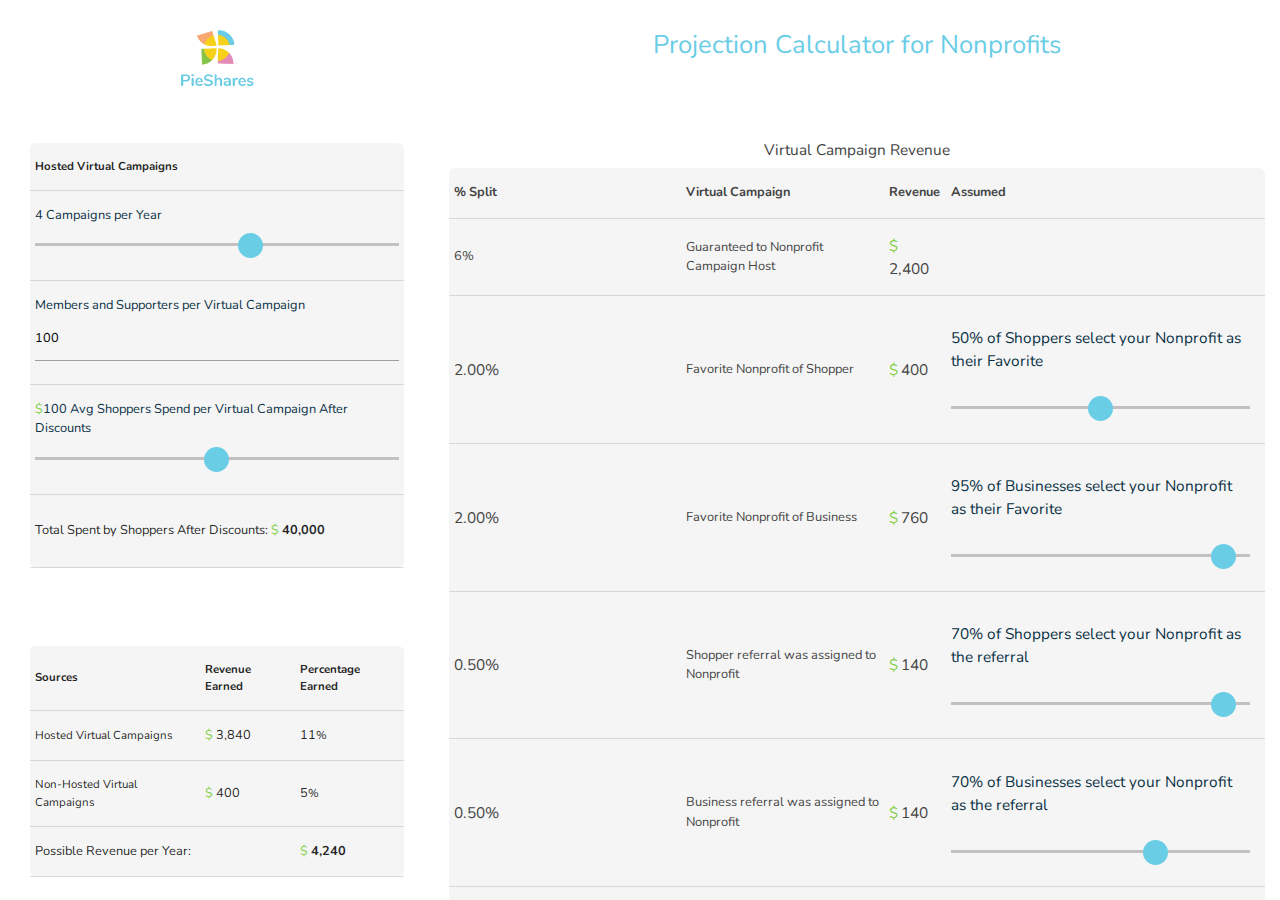
==== mobile.html @ a658da67 "Merge pull request #11 from asadbek064/beautifyDev" ====
<!DOCTYPE html>
<html lang="en">

<head>
    <meta charset="UTF-8">
    <meta name="viewport" content="width=device-width, initial-scale=1.0">
    <link rel="stylesheet" type="text/css" href="css/mainMobile.css" />

    <!--Import materialize.css-->
    <link type="text/css" rel="stylesheet" href="css/materialize.css" media="screen,projection" />

    <!--Let browser know website is optimized for mobile-->
    <meta name="viewport" content="width=device-width, initial-scale=1.0" />
    <script type="text/javascript" src="jquery-3.3.1.js"></script>
    <script src="js/main.js"></script>

    <!--Favicon-->
    <link rel="icon" href="/assets/favicon-16x16.png" sizes="16x16">
    <title>NonProfit Calculator</title>
</head>

<body onload="calculateAfterDiscounts(),mobileView()">



    <div class="sectionOne" id="sectionOne" role='navigation'>

        <div class="img_header">
            <img src="assets/pieshares_logo.png" width="120">

        </div>
        <div class="header">
            <div>
                <p id="calc_Title">Projection Calculator for Nonprofits</p>
            </div>
        </div>
        <div class="tableOne">
            <table class="highlight">

                <thead>
                    <tr>
                        <th>
                            Hosted Virtual Campaigns
                        </th>
                    </tr>
                </thead>
                <tr>
                    <td>

                        <label><span id="displayRangeOne">4</span>
                            Campaigns per Year</label>
                        <input type="range" min="1" max="6" value="4" class="slider" id="myRangeOne" />
                    </td>
                </tr>

                <tr>
                    <td>

                        <label>
                            Members and Supporters per Campaign
                        </label>
                        <input id="myRangeTwo" class="input-field" type="number" value="100" />
                    </td>
                </tr>

                <tr>
                    <td>

                        <label> <span style="color: #81cf44;">$</span><span id="displayRangeThree">100</span> Avg
                            Shoppers Spend per Virtual Campaign After
                            Discounts</label>
                        <input id="myRangeThree" type="range" min="0" max="100" value="100" class="slider" />
                    </td>
                </tr>
                <tr>
                    <td>
                        <div class="resultTotal">
                            <span style="font-size:medium; padding-right: 1em;">Total Spent by Shoppers After
                                Discounts: </span>
                            <p>

                                <span style="color: #81cf44;">$</span>
                                <span id="result"></span>
                            </p>
                        </div>
                    </td>

                </tr>



            </table>
        </div>


        <div class="holder" style=" visibility: hidden;">

            <span id="splitsT1R2"></span>%
            <span id="splitsT1R3"></span>%
            <span id="splitsT1R4"></span>%
            <span id="splitsT1R5"></span>%

            <span id="splitsT2R7"></span>%
            <span id="splitsT2R8"></span>%
            <span id="splitsT2R9"></span>%
            <span id="splitsT2R10"></span>%
            <span id="splitsT2R11"></span>%
        </div>

        <!-- Virtual Campaign Revenu Projection -->
        <div class="tableTwo">
            <table class="highlight">
                <caption>Virtual Campaign Revenue</caption>
                <thead>
                    <tr>
                        <th>
                            % Split
                        </th>
                        <th>
                            Virtual Campaign
                        </th>
                        <th>
                            Revenue
                        </th>
                        <th>
                            Assumed
                        </th>
                    </tr>
                </thead>
                <tbody>
                    <tr>
                        <td>6.00%</td>
                        <td>Guaranteed to Nonprofit Campaign Host</td>
                        <td>
                            <p>

                                <span style="color: #81cf44;">$</span>
                                <span id="resultSplit1"></span>
                            </p>
                        </td>
                        <td></td>
                        <td></td>
                    </tr>
                    <tr>
                        <td>

                            <span>2.00%</span>
                        </td>

                        <td> Favorite Nonprofit of Shopper</td>
                        <td>
                            <p>

                                <span style="color: #81cf44;">$</span>
                                <span id="resultSplit2"></span>
                            </p>
                        </td>
                        <td>
                            <label>
                                <p>
                                    
                                    <span id="displayRangeR2C1">50</span>% of
                                    Shoppers select your Nonprofit
                                    as their Favorite
                                </p>
                            </label>
                            <input type="range" min="0" max="100" value="50" step="5" class="slider" id="myRangeR2C1" />
                        <td></td>
                        </td>
                    </tr>
                    <tr>
                        <td>
                            <span>2.00%</span>
                        </td>

                        <td> Favorite Nonprofit of Business</td>
                        <td>
                            <span style="color: #81cf44;">$</span>
                            <span id="resultSplit3"></span>
                        </td>
                        <td>
                            <label>
                                <p>

                                    <span id="displayRangeR3C1">95</span>% of
                                    Businesses select your Nonprofit
                                    as their Favorite
                                </p>
                            </label>
                            <input type="range" min="0" max="100" value="95" step="5" class="slider" id="myRangeR3C1" />
                        </td>
                        <td></td>
                    </tr>
                    <tr>
                        <td>

                            <span>0.50%</span>
                        </td>
                        <td>
                            Shopper referral was assigned to Nonprofit
                        </td>
                        <td>
                            <p>

                                <span style="color: #81cf44;">$</span>
                                <span id="resultSplit4"></span>
                            </p>
                        </td>
                        <td>
                            <label>
                                <p>

                                    <span id="displayRangeR4C1">70</span>% of
                                    Shoppers select your Nonprofit
                                    as the referral
                                </p>
                            </label>
                            <input type="range" min="0" max="100" value="95" step="5" class="slider" id="myRangeR4C1" />
                        </td>
                    </tr>
                    <tr>
                        <td>

                            <span>0.50%</span>
                        </td>

                        <td>
                            Business referral was assigned to Nonprofit
                        </td>
                        <td>
                            <p>

                                <span style="color: #81cf44;">$</span>
                                <span id="resultSplit5"></span>
                            </p>
                        </td>
                        <td>
                            <label>

                                <span id="displayRangeR5C1">70</span>% of
                                Businesses select your Nonprofit
                                as the referral
                            </label>
                            <input type="range" min="0" max="100" value="70" step="5" class="slider" id="myRangeR5C1" />
                        </td>

                    </tr>
                    <tr>
                        <td>
                            Possible Revenue per Year from Campaigns: <span>11%</span>
                        </td>
                        <td>
                            <div class="resultTotal">
                                <p>
                                    <span style="color: #81cf44;">$</span>
                                    <span id="resultRevenue"></span>
                                </p>
                            </div>
                        </td>
                        <td></td>
                        <td></td>
                        <td></td>
                    </tr>
                </tbody>
            </table>
        </div>





        <!-- =======Revenue: Non-Hosted Virtual Campaigns Projection================================ -->

        <div class="tableThree">
            <table class="highlight">
                <caption>Non-Hosted Virtual Campaigns</caption>
                <thead>
                    <tr>
                        <th>
                            % Split
                        </th>
                        <th>
                            Virtual Campaign
                        </th>
                        <th>
                            Revenue Received
                        </th>
                        <th>
                            Assumed
                        </th>
                        <th>

                        </th>
                    </tr>
                </thead>
                <tr>

                    <td>
                        <span>2.00%</span>
                    </td>

                    <td>Favorite Nonprofit of Shopper</td>
                    <td>
                        <p>

                            <span style="color: #81cf44;">$</span>
                            <span id="resultSplitNone1"></span>
                        </p>
                    </td>
                    <td>
                        <label>
                            <p>

                                <span id="displayRangeNoneR2C1">10</span>% of your
                                Shoppers spending in other Virtual Campaigns.
                            </p>
                        </label>
                        <input type="range" min="0" max="100" value="10" step="5" class="slider" id="myRangeNoneR2C1" />
                    </td>
                    <td>

                    </td>
                </tr>

                <tr>

                    <td>
                        <span>2.00%</span>
                    </td>

                    <td>Favorite Nonprofit of Business</td>
                    <td>
                        <p>

                            <span style="color: #81cf44;">$</span>
                            <span id="resultSplitNone2"></span>
                        </p>
                    </td>
                    <td>
                        <label>
                            <p>

                                <span id="displayRangeNoneR3C1">5</span>% of your
                                Businesses selling in other Virtual Campaigns.
                            </p>
                        </label>
                        <input type="range" min="0" max="100" value="5" step="5" class="slider" id="myRangeNoneR3C1" />
                    </td>
                    <td></td>
                </tr>
                <tr>
                    <td>
                        <span>0.50%</span>
                    </td>

                    <td>
                        Shopper referral was assigned to Nonprofit
                    </td>
                    <td>
                        <p>

                            <span style="color: #81cf44;">$</span>
                            <span id="resultSplitNone3"></span>
                        </p>
                    </td>
                    <td>
                        <label>

                            <span id="displayRangeNoneR4C1">70</span>% of
                            Shoppers select your Nonprofit as
                            the referral
                        </label>
                        <input type="range" min="0" max="100" value="70" step="5" class="slider" id="myRangeNoneR4C1" />
                    </td>
                </tr>
                <tr>
                    <td>
                        <span>0.50%</span>
                    </td>

                    <td>
                        Business referral was assigned to Nonprofit
                    </td>
                    <td>
                        <p>

                            <span style="color: #81cf44;">$</span>
                            <span id="resultSplitNone4"></span>
                        </p>
                    </td>
                    <td>
                        <label>

                            <span id="displayRangeNoneR5C1">70</span>% of
                            Businesses select your Nonprofit as
                            the referral
                        </label>

                        <input type="range" min="0" max="100" value="70" step="5" class="slider" id="myRangeNoneR5C1" />
                    </td>
                </tr>
                <tr>

                    <td>
                        <span>0.50%</span>
                    </td>

                    <td>
                        Nonprofit referral was assigned to Nonprofit
                    </td>
                    <td>
                        <p>

                            <span style="color: #81cf44;">$</span>
                            <span id="resultSplitNone5"></span>
                        </p>
                    </td>
                    <td>
                        <label>

                            <span id="displayRangeNoneR6C1">0</span>% of the
                            Nonprofits hosting Virtual Campaigns select your
                            Nonprofit as the referral
                        </label>
                        <input type="range" min="0" max="100" value="0" step="5" class="slider" id="myRangeNoneR6C1" />
                    </td>
                    <td></td>



                </tr>

                <tr>

                    <td>Possible Revenue per Year from Non-Hosted Campaigns:
                        <span>5.50</span>%
                    </td>
                    <td>
                        <div class="resultTotal">
                            <p>

                                <span style="color: #81cf44;">$</span>
                                <span id="resultRevenueNone"></span>
                            </p>
                        </div>
                    </td>



                </tr>
            </table>
        </div>

        <div class="tableFour">
            <table class="highlight">
                <caption>Total Revenue</caption>
                <thead>
                    <tr>
                        <th>
                            Sources
                        </th>
                        <th>
                            Received
                        </th>
                        <th>
                            Percentage Earned
                        </th>
                    </tr>
                </thead>
                <tbody>
                    <tr>
                        <td>
                            Hosted Virtual Campaigns
                        </td>
                        <td>
                            <p>

                                <span style="color: #81cf44;">$</span>
                                <span id="resultRevenueTotal"></span>
                            </p>
                        </td>
                        <!-- detailed view of percentages-->
                        <td>
                            <span id="splitsT1R6"></span>%
                        </td>
                    </tr>
                    <tr>
                        <td>
                            Non-Hosted Virtual Campaigns
                        </td>
                        <td>
                            <p>

                                <span style="color: #81cf44;">$</span>
                                <span id="resultRevenueNoneTotal"></span>
                            </p>
                        </td>
                        <td>
                            <span id="splitsT2R12"></span>%
                        </td>
                    </tr>

                </tbody>
            </table>


        </div>

    </div>

    <div class="footerTotal">
        <table>
            <tr>
                <td>
                    <span style="font-size:4vw;"> Possible Total Revenue per Year: </span>
                </td>
                <td>
                </td>
                <td>
                    <div class="resultTotal">
                        <p>

                            <span style="color: #2e2e2e;">$</span>
                            <span id="total"></span>
                        </p>
                    </div>
                </td>

            </tr>
        </table>

    </div>

</body>


<script>

    // on change both sliders update state and print current val also update total
    var sliderOne = document.getElementById("myRangeOne");
    var outputOne = document.getElementById("displayRangeOne");

    var sliderTwo = document.getElementById("myRangeTwo");

    var sliderThree = document.getElementById("myRangeThree");
    var outputThree = document.getElementById("displayRangeThree");

    var numShopper;

    sliderOne.oninput = function () {
        outputOne.innerHTML = this.value;
        calculateAfterDiscounts();
    };
    sliderTwo.oninput = function () {
        calculateAfterDiscounts();
    };
    sliderThree.oninput = function () {
        outputThree.innerHTML = this.value;
        calculateAfterDiscounts();
    };

    // updateTotal on change
    var outputFour = document.getElementById("result");
    var outputFourVal;

    function calculateAfterDiscounts() {
        var numVirutalCampaignsYr = Number(
            document.getElementById("displayRangeOne").innerText
        );
        var numShoppersPerCampaign = Number(
            document.getElementById("myRangeTwo").value
        );
        var aveShopperSpend = Number(
            document.getElementById("displayRangeThree").innerHTML
        );

        var total =
            numVirutalCampaignsYr * numShoppersPerCampaign * aveShopperSpend;

        outputFourVal = total;
        outputFour.innerText = numberWithCommas(total);
        calculateRevenue();
    }

    // Hosted Virtual Campaigns ===================================
    /* sorry for lazy code it was 2am*/
    // get result div
    var resultSplit1 = document.getElementById("resultSplit1");
    var resultSplit2 = document.getElementById("resultSplit2");
    var resultSplit3 = document.getElementById("resultSplit3");
    var resultSplit4 = document.getElementById("resultSplit4");
    var resultSplit5 = document.getElementById("resultSplit5");

    // get range val
    var sliderR2C1 = document.getElementById("myRangeR2C1");
    var sliderR3C1 = document.getElementById("myRangeR3C1");
    var sliderR4C1 = document.getElementById("myRangeR4C1");

    var sliderR5C1 = document.getElementById("myRangeR5C1");


    // get display div
    var outputR2C1 = document.getElementById("displayRangeR2C1");
    var outputR3C1 = document.getElementById("displayRangeR3C1");
    var outputR4C1 = document.getElementById("displayRangeR4C1");

    var outputR5C1 = document.getElementById("displayRangeR5C1");


    // on change sliders update Revenue
    sliderR2C1.oninput = function () {
        outputR2C1.innerHTML = this.value;
        calculateRevenue();
    };
    sliderR3C1.oninput = function () {
        outputR3C1.innerHTML = this.value;
        calculateRevenue();
    };
    sliderR4C1.oninput = function () {
        outputR4C1.innerHTML = this.value;
        calculateRevenue();
    };

    sliderR5C1.oninput = function () {
        outputR5C1.innerHTML = this.value;
        calculateRevenue();
    };


    var sliderR2toR5Total;

    function calculateRevenue() {
        // get vals for calculations
        var valR2C1 = Number(
            document.getElementById("displayRangeR2C1").innerText
        );
        var valR3C1 = Number(
            document.getElementById("displayRangeR3C1").innerText
        );
        var valR4C1 = Number(
            document.getElementById("displayRangeR4C1").innerText
        );

        var valR5C1 = Number(
            document.getElementById("displayRangeR5C1").innerText
        );

        // get vals for splits calculations 
        var Split2 = document.getElementById("splitsT1R2")
        var Split3 = document.getElementById("splitsT1R3")
        var Split4 = document.getElementById("splitsT1R4")
        var Split5 = document.getElementById("splitsT1R5")
        var Split6 = document.getElementById("splitsT1R6")

        var s2, s3, s4, s5;


        if (Number(valR2C1) == 0) { Split2.innerText = 0.00; s2 = 0; } else { Split2.innerText = 2.00; s2 = 2.00; }
        if (Number(valR3C1) == 0) { Split3.innerText = 0.00; s3 = 0; } else { Split3.innerText = 2.00; s3 = 2.00; }
        if (Number(valR4C1) == 0) { Split4.innerText = 0.00; s4 = 0; } else { Split4.innerText = 0.50; s4 = 0.50; }
        if (Number(valR5C1) == 0) { Split5.innerText = 0.00; s5 = 0; } else { Split5.innerText = 0.50; s5 = 0.50; }

        Split6.innerText = (
            6 +
            s2 +
            s3 +
            s4 +
            s5);


        // calculate 6% Guaranteed to Nonprofit Campaign Host
        resultSplit1.innerText = Math.ceil(0.06 * Number(outputFourVal));

        // calcualte 2% If FavoriMath.round(t Nonprofit of Shopper
        resultSplit2.innerText = Math.ceil(
            0.02 * Number(outputFourVal) * (Number(valR2C1) / 100)
        );

        // calculate 2% if Favorite Nonprofit of Business
        resultSplit3.innerText = Math.ceil(
            0.02 * Number(outputFourVal) * (Number(valR3C1) / 100)
        );

        // calculate 0.05% If shopper referral was assigned to Nonprofit
        resultSplit4.innerText = Math.ceil(
            0.005 *
            Number(outputFourVal) *
            (Number(valR4C1) / 100)

        );

        // calculate 0.05% if Business referral was assigned to Nonprofit
        resultSplit5.innerText = Math.ceil(
            0.005 *
            Number(outputFourVal) *
            (Number(valR5C1) / 100)
        );

        // store total
        sliderR2toR5Total =
            Number(resultSplit1.innerText) +
            Number(resultSplit2.innerText) +
            Number(resultSplit3.innerText) +
            Number(resultSplit4.innerText) +
            Number(resultSplit5.innerText);

        resultSplit1.innerText = numberWithCommas(resultSplit1.innerText);
        resultSplit2.innerText = numberWithCommas(resultSplit2.innerText);
        resultSplit3.innerText = numberWithCommas(resultSplit3.innerText);
        resultSplit4.innerText = numberWithCommas(resultSplit4.innerText);
        resultSplit5.innerText = numberWithCommas(resultSplit5.innerText);

        // calculate Possible Revenue Received per Year from Campaigns
        document.getElementById("resultRevenue").innerText = numberWithCommas(
            sliderR2toR5Total
        );

        calculateRevenueNone();
    }

    // None-Hosted Vals
    // get result div
    var resultSplitNone1 = document.getElementById("resultSplitNone1");
    var resultSplitNone2 = document.getElementById("resultSplitNone2");
    var resultSplitNone3 = document.getElementById("resultSplitNone3");
    var resultSplitNone4 = document.getElementById("resultSplitNone4");
    var resultSplitNone5 = document.getElementById("resultSplitNone5");

    // get range val
    var sliderNoneR2C1 = document.getElementById("myRangeNoneR2C1");
    var sliderNoneR3C1 = document.getElementById("myRangeNoneR3C1");
    var sliderNoneR4C1 = document.getElementById("myRangeNoneR4C1");

    var sliderNoneR5C1 = document.getElementById("myRangeNoneR5C1");

    var sliderNoneR6C1 = document.getElementById("myRangeNoneR6C1");

    // get display div
    var outputNoneR2C1 = document.getElementById("displayRangeNoneR2C1");
    var outputNoneR3C1 = document.getElementById("displayRangeNoneR3C1");
    var outputNoneR4C1 = document.getElementById("displayRangeNoneR4C1");

    var outputNoneR5C1 = document.getElementById("displayRangeNoneR5C1");

    var outputNoneR6C1 = document.getElementById("displayRangeNoneR6C1");

    // on change sliders update Revenue
    sliderNoneR2C1.oninput = function () {
        outputNoneR2C1.innerHTML = this.value;
        calculateRevenueNone();
    };
    sliderNoneR3C1.oninput = function () {
        outputNoneR3C1.innerHTML = this.value;
        calculateRevenueNone();
    };
    sliderNoneR4C1.oninput = function () {
        outputNoneR4C1.innerHTML = this.value;
        calculateRevenueNone();
    };

    sliderNoneR5C1.oninput = function () {
        outputNoneR5C1.innerHTML = this.value;
        calculateRevenueNone();
    };
    sliderNoneR6C1.oninput = function () {
        outputNoneR6C1.innerHTML = this.value;
        calculateRevenueNone();
    };

    var sliderNoneR2toR5Total;
    // Revenue: Non-Hosted Virtual Campaigns ===================================
    function calculateRevenueNone() {
        // get vals for calculations
        var valNoneR2C1 = Number(
            document.getElementById("displayRangeNoneR2C1").innerText
        );
        var valNoneR3C1 = Number(
            document.getElementById("displayRangeNoneR3C1").innerText
        );
        var valNoneR4C1 = Number(
            document.getElementById("displayRangeNoneR4C1").innerText
        );

        var valNoneR5C1 = Number(
            document.getElementById("displayRangeNoneR5C1").innerText
        );

        var valNoneR6C1 = Number(
            document.getElementById("displayRangeNoneR6C1").innerText
        );



        // get vals for splits calculations 
        var Split7 = document.getElementById("splitsT2R7")
        var Split8 = document.getElementById("splitsT2R8")
        var Split9 = document.getElementById("splitsT2R9")
        var Split10 = document.getElementById("splitsT2R10")
        var Split11 = document.getElementById("splitsT2R11")
        var Split12 = document.getElementById("splitsT2R12")

        var s7, s8, s9, s10, s11;

        if (Number(valNoneR2C1) == 0) { Split7.innerText = 0.00; s7 = 0; } else { Split7.innerText = 2.00; s7 = 2.00; }
        if (Number(valNoneR3C1) == 0) { Split8.innerText = 0.00; s8 = 0; } else { Split8.innerText = 2.00; s8 = 2.00; }
        if (Number(valNoneR4C1) == 0) { Split9.innerText = 0.00; s9 = 0; } else { Split9.innerText = 0.50; s9 = 0.50; }
        if (Number(valNoneR5C1) == 0) { Split10.innerText = 0.00; s10 = 0; } else { Split10.innerText = 0.50; s10 = 0.50; }
        if (Number(valNoneR6C1) == 0) { Split11.innerText = 0.00; s11 = 0; } else { Split11.innerText = 0.50; s11 = 0.50; }


        Split12.innerText = (s7 + s8 + s9 + s10 + s11);

        resultSplitNone1.innerText = Math.ceil(
            0.02 * Number(outputFourVal) * (valNoneR2C1 / 100)
        );
        resultSplitNone2.innerText = Math.ceil(
            0.02 * Number(outputFourVal) * (valNoneR3C1 / 100)
        );
        resultSplitNone3.innerText = Math.ceil(
            0.005 *
            Number(outputFourVal) *
            (valNoneR4C1 / 100)
        );
        resultSplitNone4.innerText = Math.ceil(
            0.005 * Number(outputFourVal) *
            (valNoneR5C1 / 100)
        );
        resultSplitNone5.innerText = Math.ceil(
            0.005 * Number(outputFourVal) *
            (valNoneR6C1 / 100)
        );

        // store total
        sliderR2toR5NoneTotal =
            Number(resultSplitNone1.innerText) +
            Number(resultSplitNone2.innerText) +
            Number(resultSplitNone3.innerText) +
            Number(resultSplitNone4.innerText) +
            Number(resultSplitNone5.innerText);

        resultSplitNone1.innerText = numberWithCommas(
            resultSplitNone1.innerText
        );
        resultSplitNone2.innerText = numberWithCommas(
            resultSplitNone2.innerText
        );
        resultSplitNone3.innerText = numberWithCommas(
            resultSplitNone3.innerText
        );
        resultSplitNone4.innerText = numberWithCommas(
            resultSplitNone4.innerText
        );
        resultSplitNone5.innerText = numberWithCommas(
            resultSplitNone5.innerText
        );

        // calculate Possible Revenue Received per Year from Campaigns
        document.getElementById(
            "resultRevenueNone"
        ).innerText = numberWithCommas(sliderR2toR5NoneTotal);

        //Revenue: Total Annual Projection
        document.getElementById(
            "resultRevenueTotal"
        ).innerText = numberWithCommas(sliderR2toR5Total);
        document.getElementById(
            "resultRevenueNoneTotal"
        ).innerText = numberWithCommas(sliderR2toR5NoneTotal);
        document.getElementById("total").innerText = numberWithCommas(
            sliderR2toR5Total + sliderR2toR5NoneTotal
        );
    }
    // add comma to number
    function numberWithCommas(x) {
        return x.toString().replace(/\B(?=(\d{3})+(?!\d))/g, ",");
    }
    // detect mobile phone
    function mobileView() {
        if (
            typeof window.orientation !== "undefined" ||
            navigator.userAgent.indexOf("IEMobile") !== -1
        ) {
            console.log("mobile");
            // is a mobile

        } else {
            // not mobile
            console.log("not mobile");
            document.location = "index.html";
        }
    }
</script>

<script type="text/javascript" src="js/materialize.min.js"></script>

</html>
---- css/mainMobile.css ----
.header {
  display: -webkit-box;
  display: -ms-flexbox;
  display: flex;
  -webkit-box-orient: vertical;
  -webkit-box-direction: normal;
      -ms-flex-direction: column;
          flex-direction: column;
  -webkit-box-align: center;
      -ms-flex-align: center;
          align-items: center;
}

.header #calc_Title {
  color: #69cde6;
  font-size: 6vw;
}

th td {
  padding: 0 !important;
}

input::-webkit-outer-spin-button,
input::-webkit-inner-spin-button {
  -webkit-appearance: none;
  margin: 0;
}

table > caption {
  font-size: 5vw;
  margin-bottom: 0.5em;
}

.img_header {
  display: block;
  margin-top: 1.5em;
  margin-left: auto;
  margin-right: auto;
}

html, body {
  overflow-x: hidden !important;
}

body {
  margin: 0;
}

.resultTotal {
  -webkit-box-align: center;
      -ms-flex-align: center;
          align-items: center;
  font-size: 5vw;
}

/*space between each tabels override*/
table {
  margin-top: 2em !important;
  background-color: #f5f5f5;
  border-radius: 0.5em;
  /* cellspacing */
  border-collapse: collapse !important;
  border-spacing: 0 !important;
}

.tableOne {
  width: 100%;
}

.tableTwo {
  width: 100%;
}

.tableThree {
  width: 100%;
}

.tableFour {
  width: 100%;
}

.sectionOne {
  display: -webkit-box;
  display: -ms-flexbox;
  display: flex;
  -webkit-box-orient: vertical;
  -webkit-box-direction: normal;
      -ms-flex-direction: column;
          flex-direction: column;
  height: 100%;
  padding-bottom: 5em;
}

.sectionOne #total, .sectionOne #result {
  font-weight: bold;
}

.footerTotal {
  position: fixed;
  bottom: 0;
  width: 100%;
  height: 14vh;
  display: block;
  border-radius: 2em;
}

.footerTotal table {
  -webkit-box-align: center;
      -ms-flex-align: center;
          align-items: center;
  height: 80%;
  background-color: #81CF44;
}

.footerTotal table #total {
  font-size: 5vw;
}
/*# sourceMappingURL=mainMobile.css.map */
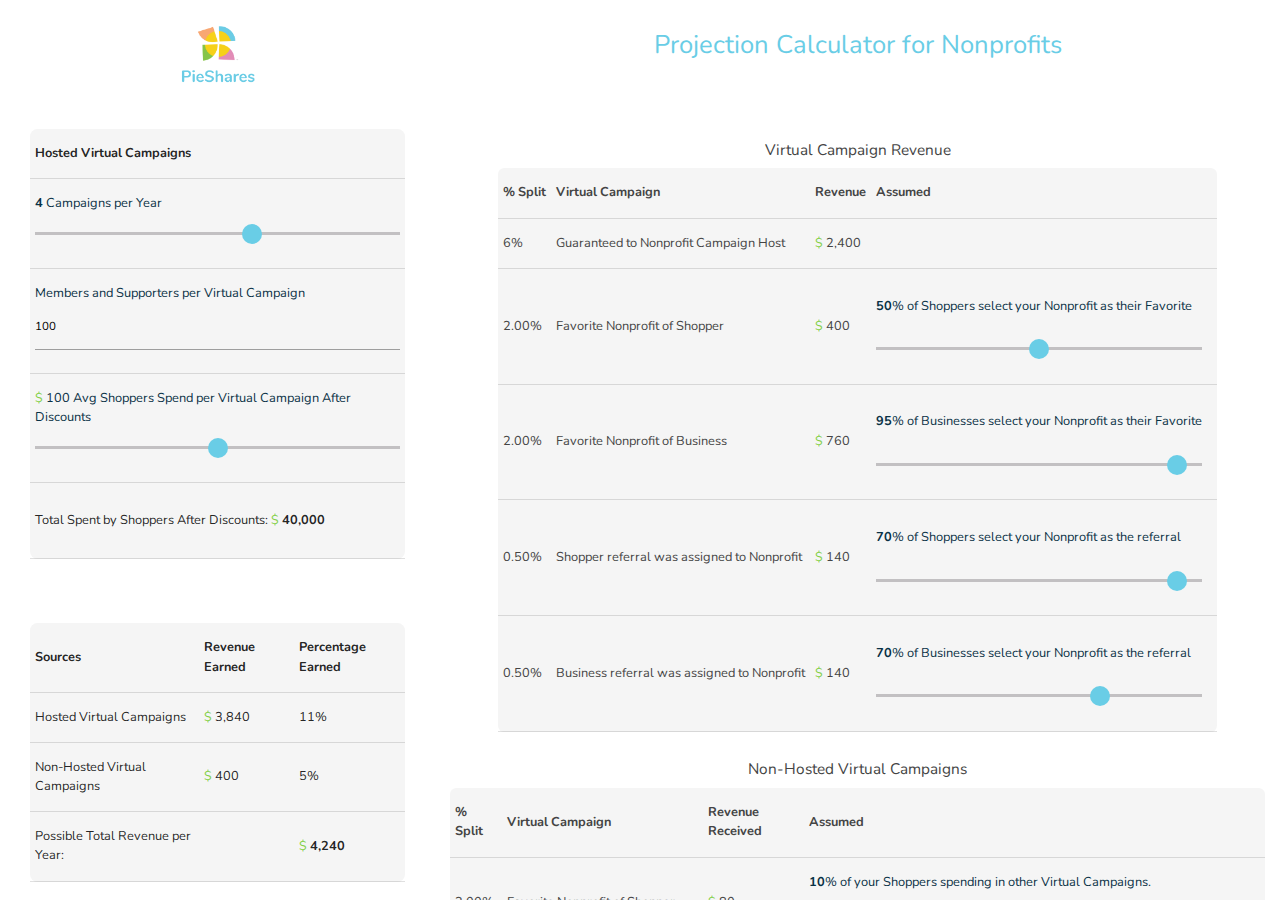
==== commit c8a434fc: "Merge pull request #12 from asadbek064/beautifyDev" ====
--- a/mobile.html
+++ b/mobile.html
@@ -66,10 +66,10 @@
                 <tr>
                     <td>
 
-                        <label> <span style="color: #81cf44;">$</span><span id="displayRangeThree">100</span> Avg
+                        <label> <span style="color: #81cf44;">$ </span><span id="displayRangeThree">100</span> Avg
                             Shoppers Spend per Virtual Campaign After
                             Discounts</label>
-                        <input id="myRangeThree" type="range" min="0" max="100" value="100" class="slider" />
+                        <input id="myRangeThree" type="range" min="0" max="200" value="100" class="slider" />
                     </td>
                 </tr>
                 <tr>
@@ -99,12 +99,16 @@
             <span id="splitsT1R3"></span>%
             <span id="splitsT1R4"></span>%
             <span id="splitsT1R5"></span>%
+
+            <span id="resultRevenue"></span>
 
             <span id="splitsT2R7"></span>%
             <span id="splitsT2R8"></span>%
             <span id="splitsT2R9"></span>%
             <span id="splitsT2R10"></span>%
             <span id="splitsT2R11"></span>%
+
+            <span id="resultRevenueNone"></span>
         </div>
 
         <!-- Virtual Campaign Revenu Projection -->
@@ -158,7 +162,7 @@
                         <td>
                             <label>
                                 <p>
-                                    
+
                                     <span id="displayRangeR2C1">50</span>% of
                                     Shoppers select your Nonprofit
                                     as their Favorite
@@ -245,22 +249,6 @@
                         </td>
 
                     </tr>
-                    <tr>
-                        <td>
-                            Possible Revenue per Year from Campaigns: <span>11%</span>
-                        </td>
-                        <td>
-                            <div class="resultTotal">
-                                <p>
-                                    <span style="color: #81cf44;">$</span>
-                                    <span id="resultRevenue"></span>
-                                </p>
-                            </div>
-                        </td>
-                        <td></td>
-                        <td></td>
-                        <td></td>
-                    </tr>
                 </tbody>
             </table>
         </div>
@@ -430,24 +418,6 @@
 
                 </tr>
 
-                <tr>
-
-                    <td>Possible Revenue per Year from Non-Hosted Campaigns:
-                        <span>5.50</span>%
-                    </td>
-                    <td>
-                        <div class="resultTotal">
-                            <p>
-
-                                <span style="color: #81cf44;">$</span>
-                                <span id="resultRevenueNone"></span>
-                            </p>
-                        </div>
-                    </td>
-
-
-
-                </tr>
             </table>
         </div>
 
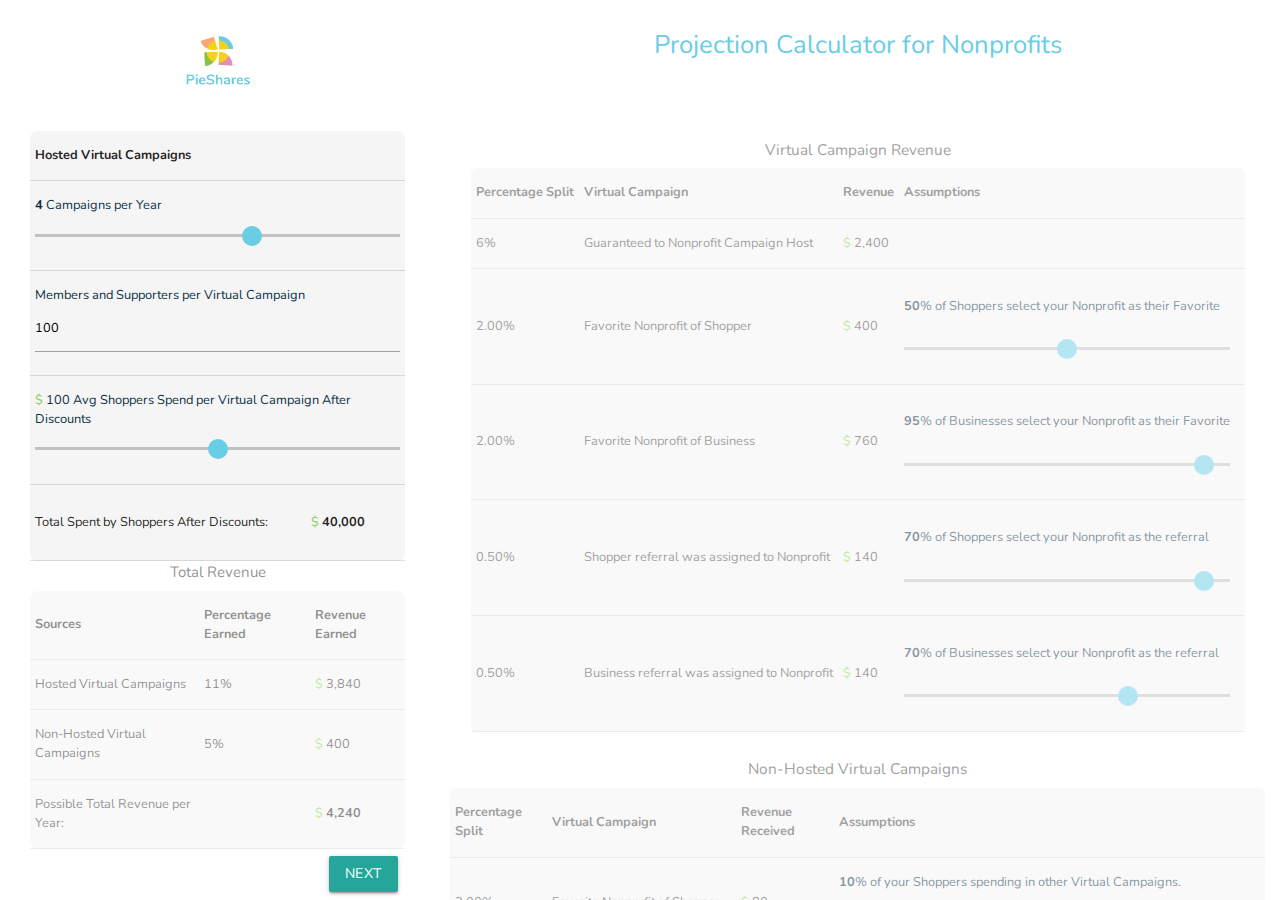
==== commit b108ba89: "edits" ====
--- a/mobile.html
+++ b/mobile.html
@@ -127,7 +127,7 @@
                             Revenue
                         </th>
                         <th>
-                            Assumed
+                            Assumptions
                         </th>
                     </tr>
                 </thead>
@@ -274,7 +274,7 @@
                             Revenue Received
                         </th>
                         <th>
-                            Assumed
+                            Assumptions
                         </th>
                         <th>
 
@@ -430,10 +430,10 @@
                             Sources
                         </th>
                         <th>
+                            Percentage Earned
+                        </th>
+                        <th>
                             Received
-                        </th>
-                        <th>
-                            Percentage Earned
                         </th>
                     </tr>
                 </thead>
@@ -443,6 +443,9 @@
                             Hosted Virtual Campaigns
                         </td>
                         <td>
+                            <span id="splitsT1R6"></span>%
+                        </td>
+                        <td>
                             <p>
 
                                 <span style="color: #81cf44;">$</span>
@@ -450,13 +453,13 @@
                             </p>
                         </td>
                         <!-- detailed view of percentages-->
-                        <td>
-                            <span id="splitsT1R6"></span>%
-                        </td>
                     </tr>
                     <tr>
                         <td>
                             Non-Hosted Virtual Campaigns
+                        </td>
+                        <td>
+                            <span id="splitsT2R12"></span>%
                         </td>
                         <td>
                             <p>
@@ -464,9 +467,6 @@
                                 <span style="color: #81cf44;">$</span>
                                 <span id="resultRevenueNoneTotal"></span>
                             </p>
-                        </td>
-                        <td>
-                            <span id="splitsT2R12"></span>%
                         </td>
                     </tr>
 
@@ -487,12 +487,17 @@
                 <td>
                 </td>
                 <td>
+                    <span id="total_percentage"></span>%
+                </td>
+                <td>
                     <div class="resultTotal">
-                        <p>
-
-                            <span style="color: #2e2e2e;">$</span>
-                            <span id="total"></span>
-                        </p>
+                        
+                            <p id="totalRevenue">
+                                
+                                <span style="color: #2e2e2e;">$</span>
+                                <span id="total"></span>
+                            </p>
+                      
                     </div>
                 </td>
 
@@ -839,6 +844,15 @@
         document.getElementById("total").innerText = numberWithCommas(
             sliderR2toR5Total + sliderR2toR5NoneTotal
         );
+
+
+
+        // calculate total percentage
+        var totalPercentage_Virtual = Number(document.getElementById("splitsT1R6").innerText);
+        var totalPercentage_NonVirtual  = Number(document.getElementById("splitsT2R12").innerText);
+        var totalPercentage = document.getElementById("total_percentage");
+
+        totalPercentage.innerText = totalPercentage_NonVirtual + totalPercentage_Virtual;
     }
     // add comma to number
     function numberWithCommas(x) {
--- a/css/mainMobile.css
+++ b/css/mainMobile.css
@@ -75,8 +75,9 @@
   width: 100%;
 }
 
-.tableFour {
-  width: 100%;
+.tableFour tr td:last-child {
+  width: 1%;
+  white-space: nowrap;
 }
 
 .sectionOne {
@@ -112,7 +113,15 @@
   background-color: #81CF44;
 }
 
+.footerTotal table #totalRevenue {
+  white-space: nowrap;
+}
+
 .footerTotal table #total {
   font-size: 5vw;
 }
+
+.footerTotal table #resultTotal {
+  white-space: nowrap;
+}
 /*# sourceMappingURL=mainMobile.css.map */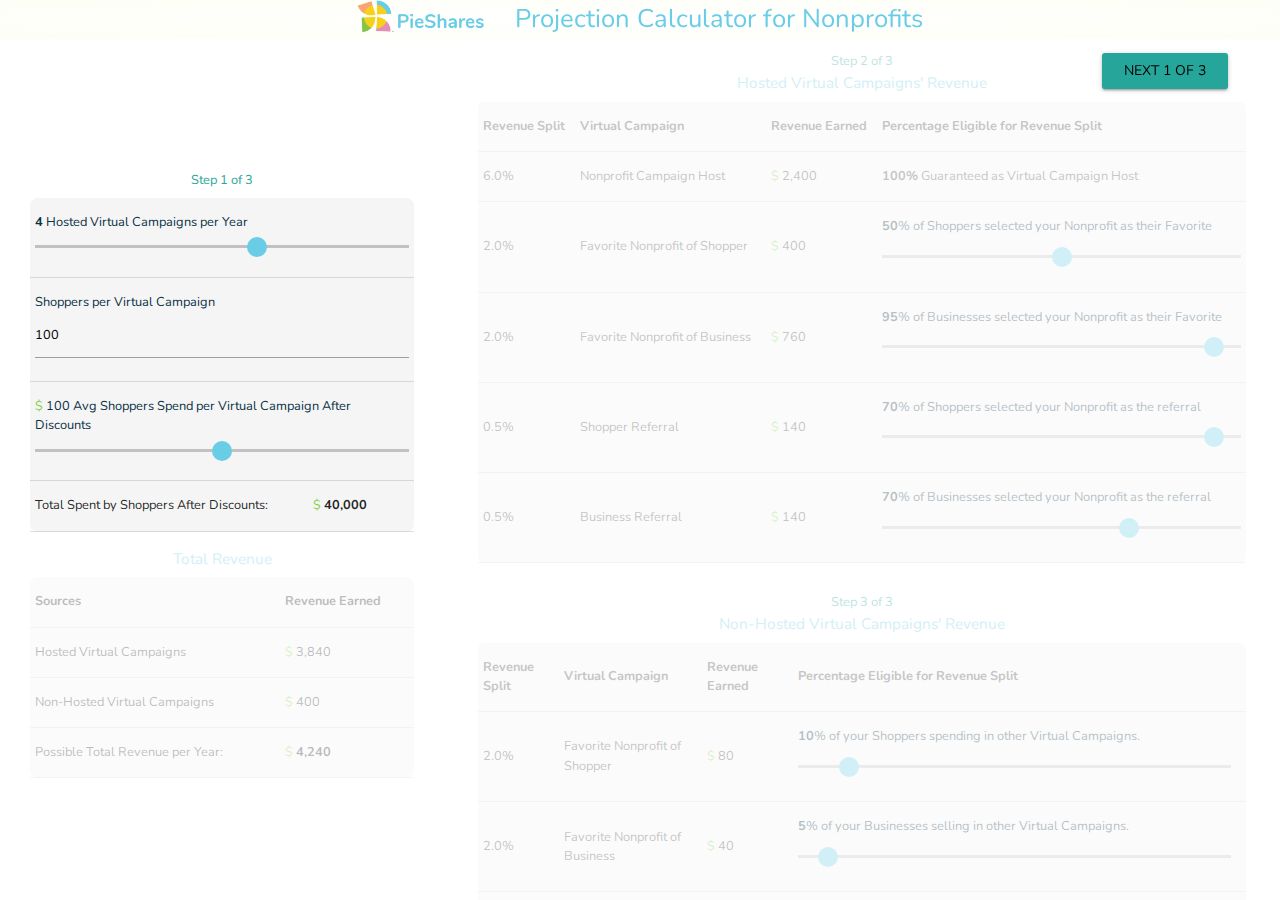
==== commit be0dd0d3: "a" ====
--- a/mobile.html
+++ b/mobile.html
@@ -1,880 +1,866 @@
-<!DOCTYPE html>
-<html lang="en">
-
-<head>
-    <meta charset="UTF-8">
-    <meta name="viewport" content="width=device-width, initial-scale=1.0">
-    <link rel="stylesheet" type="text/css" href="css/mainMobile.css" />
-
-    <!--Import materialize.css-->
-    <link type="text/css" rel="stylesheet" href="css/materialize.css" media="screen,projection" />
-
-    <!--Let browser know website is optimized for mobile-->
-    <meta name="viewport" content="width=device-width, initial-scale=1.0" />
-    <script type="text/javascript" src="jquery-3.3.1.js"></script>
-    <script src="js/main.js"></script>
-
-    <!--Favicon-->
-    <link rel="icon" href="/assets/favicon-16x16.png" sizes="16x16">
-    <title>NonProfit Calculator</title>
-</head>
-
-<body onload="calculateAfterDiscounts(),mobileView()">
-
-
-
-    <div class="sectionOne" id="sectionOne" role='navigation'>
-
-        <div class="img_header">
-            <img src="assets/pieshares_logo.png" width="120">
-
-        </div>
-        <div class="header">
-            <div>
-                <p id="calc_Title">Projection Calculator for Nonprofits</p>
-            </div>
-        </div>
-        <div class="tableOne">
-            <table class="highlight">
-
-                <thead>
-                    <tr>
-                        <th>
-                            Hosted Virtual Campaigns
-                        </th>
-                    </tr>
-                </thead>
-                <tr>
-                    <td>
-
-                        <label><span id="displayRangeOne">4</span>
-                            Campaigns per Year</label>
-                        <input type="range" min="1" max="6" value="4" class="slider" id="myRangeOne" />
-                    </td>
-                </tr>
-
-                <tr>
-                    <td>
-
-                        <label>
-                            Members and Supporters per Campaign
-                        </label>
-                        <input id="myRangeTwo" class="input-field" type="number" value="100" />
-                    </td>
-                </tr>
-
-                <tr>
-                    <td>
-
-                        <label> <span style="color: #81cf44;">$ </span><span id="displayRangeThree">100</span> Avg
-                            Shoppers Spend per Virtual Campaign After
-                            Discounts</label>
-                        <input id="myRangeThree" type="range" min="0" max="200" value="100" class="slider" />
-                    </td>
-                </tr>
-                <tr>
-                    <td>
-                        <div class="resultTotal">
-                            <span style="font-size:medium; padding-right: 1em;">Total Spent by Shoppers After
-                                Discounts: </span>
-                            <p>
-
-                                <span style="color: #81cf44;">$</span>
-                                <span id="result"></span>
-                            </p>
-                        </div>
-                    </td>
-
-                </tr>
-
-
-
-            </table>
-        </div>
-
-
-        <div class="holder" style=" visibility: hidden;">
-
-            <span id="splitsT1R2"></span>%
-            <span id="splitsT1R3"></span>%
-            <span id="splitsT1R4"></span>%
-            <span id="splitsT1R5"></span>%
-
-            <span id="resultRevenue"></span>
-
-            <span id="splitsT2R7"></span>%
-            <span id="splitsT2R8"></span>%
-            <span id="splitsT2R9"></span>%
-            <span id="splitsT2R10"></span>%
-            <span id="splitsT2R11"></span>%
-
-            <span id="resultRevenueNone"></span>
-        </div>
-
-        <!-- Virtual Campaign Revenu Projection -->
-        <div class="tableTwo">
-            <table class="highlight">
-                <caption>Virtual Campaign Revenue</caption>
-                <thead>
-                    <tr>
-                        <th>
-                            % Split
-                        </th>
-                        <th>
-                            Virtual Campaign
-                        </th>
-                        <th>
-                            Revenue
-                        </th>
-                        <th>
-                            Assumptions
-                        </th>
-                    </tr>
-                </thead>
-                <tbody>
-                    <tr>
-                        <td>6.00%</td>
-                        <td>Guaranteed to Nonprofit Campaign Host</td>
-                        <td>
-                            <p>
-
-                                <span style="color: #81cf44;">$</span>
-                                <span id="resultSplit1"></span>
-                            </p>
-                        </td>
-                        <td></td>
-                        <td></td>
-                    </tr>
-                    <tr>
-                        <td>
-
-                            <span>2.00%</span>
-                        </td>
-
-                        <td> Favorite Nonprofit of Shopper</td>
-                        <td>
-                            <p>
-
-                                <span style="color: #81cf44;">$</span>
-                                <span id="resultSplit2"></span>
-                            </p>
-                        </td>
-                        <td>
-                            <label>
-                                <p>
-
-                                    <span id="displayRangeR2C1">50</span>% of
-                                    Shoppers select your Nonprofit
-                                    as their Favorite
-                                </p>
-                            </label>
-                            <input type="range" min="0" max="100" value="50" step="5" class="slider" id="myRangeR2C1" />
-                        <td></td>
-                        </td>
-                    </tr>
-                    <tr>
-                        <td>
-                            <span>2.00%</span>
-                        </td>
-
-                        <td> Favorite Nonprofit of Business</td>
-                        <td>
-                            <span style="color: #81cf44;">$</span>
-                            <span id="resultSplit3"></span>
-                        </td>
-                        <td>
-                            <label>
-                                <p>
-
-                                    <span id="displayRangeR3C1">95</span>% of
-                                    Businesses select your Nonprofit
-                                    as their Favorite
-                                </p>
-                            </label>
-                            <input type="range" min="0" max="100" value="95" step="5" class="slider" id="myRangeR3C1" />
-                        </td>
-                        <td></td>
-                    </tr>
-                    <tr>
-                        <td>
-
-                            <span>0.50%</span>
-                        </td>
-                        <td>
-                            Shopper referral was assigned to Nonprofit
-                        </td>
-                        <td>
-                            <p>
-
-                                <span style="color: #81cf44;">$</span>
-                                <span id="resultSplit4"></span>
-                            </p>
-                        </td>
-                        <td>
-                            <label>
-                                <p>
-
-                                    <span id="displayRangeR4C1">70</span>% of
-                                    Shoppers select your Nonprofit
-                                    as the referral
-                                </p>
-                            </label>
-                            <input type="range" min="0" max="100" value="95" step="5" class="slider" id="myRangeR4C1" />
-                        </td>
-                    </tr>
-                    <tr>
-                        <td>
-
-                            <span>0.50%</span>
-                        </td>
-
-                        <td>
-                            Business referral was assigned to Nonprofit
-                        </td>
-                        <td>
-                            <p>
-
-                                <span style="color: #81cf44;">$</span>
-                                <span id="resultSplit5"></span>
-                            </p>
-                        </td>
-                        <td>
-                            <label>
-
-                                <span id="displayRangeR5C1">70</span>% of
-                                Businesses select your Nonprofit
-                                as the referral
-                            </label>
-                            <input type="range" min="0" max="100" value="70" step="5" class="slider" id="myRangeR5C1" />
-                        </td>
-
-                    </tr>
-                </tbody>
-            </table>
-        </div>
-
-
-
-
-
-        <!-- =======Revenue: Non-Hosted Virtual Campaigns Projection================================ -->
-
-        <div class="tableThree">
-            <table class="highlight">
-                <caption>Non-Hosted Virtual Campaigns</caption>
-                <thead>
-                    <tr>
-                        <th>
-                            % Split
-                        </th>
-                        <th>
-                            Virtual Campaign
-                        </th>
-                        <th>
-                            Revenue Received
-                        </th>
-                        <th>
-                            Assumptions
-                        </th>
-                        <th>
-
-                        </th>
-                    </tr>
-                </thead>
-                <tr>
-
-                    <td>
-                        <span>2.00%</span>
-                    </td>
-
-                    <td>Favorite Nonprofit of Shopper</td>
-                    <td>
-                        <p>
-
-                            <span style="color: #81cf44;">$</span>
-                            <span id="resultSplitNone1"></span>
-                        </p>
-                    </td>
-                    <td>
-                        <label>
-                            <p>
-
-                                <span id="displayRangeNoneR2C1">10</span>% of your
-                                Shoppers spending in other Virtual Campaigns.
-                            </p>
-                        </label>
-                        <input type="range" min="0" max="100" value="10" step="5" class="slider" id="myRangeNoneR2C1" />
-                    </td>
-                    <td>
-
-                    </td>
-                </tr>
-
-                <tr>
-
-                    <td>
-                        <span>2.00%</span>
-                    </td>
-
-                    <td>Favorite Nonprofit of Business</td>
-                    <td>
-                        <p>
-
-                            <span style="color: #81cf44;">$</span>
-                            <span id="resultSplitNone2"></span>
-                        </p>
-                    </td>
-                    <td>
-                        <label>
-                            <p>
-
-                                <span id="displayRangeNoneR3C1">5</span>% of your
-                                Businesses selling in other Virtual Campaigns.
-                            </p>
-                        </label>
-                        <input type="range" min="0" max="100" value="5" step="5" class="slider" id="myRangeNoneR3C1" />
-                    </td>
-                    <td></td>
-                </tr>
-                <tr>
-                    <td>
-                        <span>0.50%</span>
-                    </td>
-
-                    <td>
-                        Shopper referral was assigned to Nonprofit
-                    </td>
-                    <td>
-                        <p>
-
-                            <span style="color: #81cf44;">$</span>
-                            <span id="resultSplitNone3"></span>
-                        </p>
-                    </td>
-                    <td>
-                        <label>
-
-                            <span id="displayRangeNoneR4C1">70</span>% of
-                            Shoppers select your Nonprofit as
-                            the referral
-                        </label>
-                        <input type="range" min="0" max="100" value="70" step="5" class="slider" id="myRangeNoneR4C1" />
-                    </td>
-                </tr>
-                <tr>
-                    <td>
-                        <span>0.50%</span>
-                    </td>
-
-                    <td>
-                        Business referral was assigned to Nonprofit
-                    </td>
-                    <td>
-                        <p>
-
-                            <span style="color: #81cf44;">$</span>
-                            <span id="resultSplitNone4"></span>
-                        </p>
-                    </td>
-                    <td>
-                        <label>
-
-                            <span id="displayRangeNoneR5C1">70</span>% of
-                            Businesses select your Nonprofit as
-                            the referral
-                        </label>
-
-                        <input type="range" min="0" max="100" value="70" step="5" class="slider" id="myRangeNoneR5C1" />
-                    </td>
-                </tr>
-                <tr>
-
-                    <td>
-                        <span>0.50%</span>
-                    </td>
-
-                    <td>
-                        Nonprofit referral was assigned to Nonprofit
-                    </td>
-                    <td>
-                        <p>
-
-                            <span style="color: #81cf44;">$</span>
-                            <span id="resultSplitNone5"></span>
-                        </p>
-                    </td>
-                    <td>
-                        <label>
-
-                            <span id="displayRangeNoneR6C1">0</span>% of the
-                            Nonprofits hosting Virtual Campaigns select your
-                            Nonprofit as the referral
-                        </label>
-                        <input type="range" min="0" max="100" value="0" step="5" class="slider" id="myRangeNoneR6C1" />
-                    </td>
-                    <td></td>
-
-
-
-                </tr>
-
-            </table>
-        </div>
-
-        <div class="tableFour">
-            <table class="highlight">
-                <caption>Total Revenue</caption>
-                <thead>
-                    <tr>
-                        <th>
-                            Sources
-                        </th>
-                        <th>
-                            Percentage Earned
-                        </th>
-                        <th>
-                            Received
-                        </th>
-                    </tr>
-                </thead>
-                <tbody>
-                    <tr>
-                        <td>
-                            Hosted Virtual Campaigns
-                        </td>
-                        <td>
-                            <span id="splitsT1R6"></span>%
-                        </td>
-                        <td>
-                            <p>
-
-                                <span style="color: #81cf44;">$</span>
-                                <span id="resultRevenueTotal"></span>
-                            </p>
-                        </td>
-                        <!-- detailed view of percentages-->
-                    </tr>
-                    <tr>
-                        <td>
-                            Non-Hosted Virtual Campaigns
-                        </td>
-                        <td>
-                            <span id="splitsT2R12"></span>%
-                        </td>
-                        <td>
-                            <p>
-
-                                <span style="color: #81cf44;">$</span>
-                                <span id="resultRevenueNoneTotal"></span>
-                            </p>
-                        </td>
-                    </tr>
-
-                </tbody>
-            </table>
-
-
-        </div>
-
-    </div>
-
-    <div class="footerTotal">
-        <table>
-            <tr>
-                <td>
-                    <span style="font-size:4vw;"> Possible Total Revenue per Year: </span>
-                </td>
-                <td>
-                </td>
-                <td>
-                    <span id="total_percentage"></span>%
-                </td>
-                <td>
-                    <div class="resultTotal">
-                        
-                            <p id="totalRevenue">
-                                
-                                <span style="color: #2e2e2e;">$</span>
-                                <span id="total"></span>
-                            </p>
-                      
-                    </div>
-                </td>
-
-            </tr>
-        </table>
-
-    </div>
-
-</body>
-
-
-<script>
-
-    // on change both sliders update state and print current val also update total
-    var sliderOne = document.getElementById("myRangeOne");
-    var outputOne = document.getElementById("displayRangeOne");
-
-    var sliderTwo = document.getElementById("myRangeTwo");
-
-    var sliderThree = document.getElementById("myRangeThree");
-    var outputThree = document.getElementById("displayRangeThree");
-
-    var numShopper;
-
-    sliderOne.oninput = function () {
-        outputOne.innerHTML = this.value;
-        calculateAfterDiscounts();
-    };
-    sliderTwo.oninput = function () {
-        calculateAfterDiscounts();
-    };
-    sliderThree.oninput = function () {
-        outputThree.innerHTML = this.value;
-        calculateAfterDiscounts();
-    };
-
-    // updateTotal on change
-    var outputFour = document.getElementById("result");
-    var outputFourVal;
-
-    function calculateAfterDiscounts() {
-        var numVirutalCampaignsYr = Number(
-            document.getElementById("displayRangeOne").innerText
-        );
-        var numShoppersPerCampaign = Number(
-            document.getElementById("myRangeTwo").value
-        );
-        var aveShopperSpend = Number(
-            document.getElementById("displayRangeThree").innerHTML
-        );
-
-        var total =
-            numVirutalCampaignsYr * numShoppersPerCampaign * aveShopperSpend;
-
-        outputFourVal = total;
-        outputFour.innerText = numberWithCommas(total);
-        calculateRevenue();
-    }
-
-    // Hosted Virtual Campaigns ===================================
-    /* sorry for lazy code it was 2am*/
-    // get result div
-    var resultSplit1 = document.getElementById("resultSplit1");
-    var resultSplit2 = document.getElementById("resultSplit2");
-    var resultSplit3 = document.getElementById("resultSplit3");
-    var resultSplit4 = document.getElementById("resultSplit4");
-    var resultSplit5 = document.getElementById("resultSplit5");
-
-    // get range val
-    var sliderR2C1 = document.getElementById("myRangeR2C1");
-    var sliderR3C1 = document.getElementById("myRangeR3C1");
-    var sliderR4C1 = document.getElementById("myRangeR4C1");
-
-    var sliderR5C1 = document.getElementById("myRangeR5C1");
-
-
-    // get display div
-    var outputR2C1 = document.getElementById("displayRangeR2C1");
-    var outputR3C1 = document.getElementById("displayRangeR3C1");
-    var outputR4C1 = document.getElementById("displayRangeR4C1");
-
-    var outputR5C1 = document.getElementById("displayRangeR5C1");
-
-
-    // on change sliders update Revenue
-    sliderR2C1.oninput = function () {
-        outputR2C1.innerHTML = this.value;
-        calculateRevenue();
-    };
-    sliderR3C1.oninput = function () {
-        outputR3C1.innerHTML = this.value;
-        calculateRevenue();
-    };
-    sliderR4C1.oninput = function () {
-        outputR4C1.innerHTML = this.value;
-        calculateRevenue();
-    };
-
-    sliderR5C1.oninput = function () {
-        outputR5C1.innerHTML = this.value;
-        calculateRevenue();
-    };
-
-
-    var sliderR2toR5Total;
-
-    function calculateRevenue() {
-        // get vals for calculations
-        var valR2C1 = Number(
-            document.getElementById("displayRangeR2C1").innerText
-        );
-        var valR3C1 = Number(
-            document.getElementById("displayRangeR3C1").innerText
-        );
-        var valR4C1 = Number(
-            document.getElementById("displayRangeR4C1").innerText
-        );
-
-        var valR5C1 = Number(
-            document.getElementById("displayRangeR5C1").innerText
-        );
-
-        // get vals for splits calculations 
-        var Split2 = document.getElementById("splitsT1R2")
-        var Split3 = document.getElementById("splitsT1R3")
-        var Split4 = document.getElementById("splitsT1R4")
-        var Split5 = document.getElementById("splitsT1R5")
-        var Split6 = document.getElementById("splitsT1R6")
-
-        var s2, s3, s4, s5;
-
-
-        if (Number(valR2C1) == 0) { Split2.innerText = 0.00; s2 = 0; } else { Split2.innerText = 2.00; s2 = 2.00; }
-        if (Number(valR3C1) == 0) { Split3.innerText = 0.00; s3 = 0; } else { Split3.innerText = 2.00; s3 = 2.00; }
-        if (Number(valR4C1) == 0) { Split4.innerText = 0.00; s4 = 0; } else { Split4.innerText = 0.50; s4 = 0.50; }
-        if (Number(valR5C1) == 0) { Split5.innerText = 0.00; s5 = 0; } else { Split5.innerText = 0.50; s5 = 0.50; }
-
-        Split6.innerText = (
-            6 +
-            s2 +
-            s3 +
-            s4 +
-            s5);
-
-
-        // calculate 6% Guaranteed to Nonprofit Campaign Host
-        resultSplit1.innerText = Math.ceil(0.06 * Number(outputFourVal));
-
-        // calcualte 2% If FavoriMath.round(t Nonprofit of Shopper
-        resultSplit2.innerText = Math.ceil(
-            0.02 * Number(outputFourVal) * (Number(valR2C1) / 100)
-        );
-
-        // calculate 2% if Favorite Nonprofit of Business
-        resultSplit3.innerText = Math.ceil(
-            0.02 * Number(outputFourVal) * (Number(valR3C1) / 100)
-        );
-
-        // calculate 0.05% If shopper referral was assigned to Nonprofit
-        resultSplit4.innerText = Math.ceil(
-            0.005 *
-            Number(outputFourVal) *
-            (Number(valR4C1) / 100)
-
-        );
-
-        // calculate 0.05% if Business referral was assigned to Nonprofit
-        resultSplit5.innerText = Math.ceil(
-            0.005 *
-            Number(outputFourVal) *
-            (Number(valR5C1) / 100)
-        );
-
-        // store total
-        sliderR2toR5Total =
-            Number(resultSplit1.innerText) +
-            Number(resultSplit2.innerText) +
-            Number(resultSplit3.innerText) +
-            Number(resultSplit4.innerText) +
-            Number(resultSplit5.innerText);
-
-        resultSplit1.innerText = numberWithCommas(resultSplit1.innerText);
-        resultSplit2.innerText = numberWithCommas(resultSplit2.innerText);
-        resultSplit3.innerText = numberWithCommas(resultSplit3.innerText);
-        resultSplit4.innerText = numberWithCommas(resultSplit4.innerText);
-        resultSplit5.innerText = numberWithCommas(resultSplit5.innerText);
-
-        // calculate Possible Revenue Received per Year from Campaigns
-        document.getElementById("resultRevenue").innerText = numberWithCommas(
-            sliderR2toR5Total
-        );
-
-        calculateRevenueNone();
-    }
-
-    // None-Hosted Vals
-    // get result div
-    var resultSplitNone1 = document.getElementById("resultSplitNone1");
-    var resultSplitNone2 = document.getElementById("resultSplitNone2");
-    var resultSplitNone3 = document.getElementById("resultSplitNone3");
-    var resultSplitNone4 = document.getElementById("resultSplitNone4");
-    var resultSplitNone5 = document.getElementById("resultSplitNone5");
-
-    // get range val
-    var sliderNoneR2C1 = document.getElementById("myRangeNoneR2C1");
-    var sliderNoneR3C1 = document.getElementById("myRangeNoneR3C1");
-    var sliderNoneR4C1 = document.getElementById("myRangeNoneR4C1");
-
-    var sliderNoneR5C1 = document.getElementById("myRangeNoneR5C1");
-
-    var sliderNoneR6C1 = document.getElementById("myRangeNoneR6C1");
-
-    // get display div
-    var outputNoneR2C1 = document.getElementById("displayRangeNoneR2C1");
-    var outputNoneR3C1 = document.getElementById("displayRangeNoneR3C1");
-    var outputNoneR4C1 = document.getElementById("displayRangeNoneR4C1");
-
-    var outputNoneR5C1 = document.getElementById("displayRangeNoneR5C1");
-
-    var outputNoneR6C1 = document.getElementById("displayRangeNoneR6C1");
-
-    // on change sliders update Revenue
-    sliderNoneR2C1.oninput = function () {
-        outputNoneR2C1.innerHTML = this.value;
-        calculateRevenueNone();
-    };
-    sliderNoneR3C1.oninput = function () {
-        outputNoneR3C1.innerHTML = this.value;
-        calculateRevenueNone();
-    };
-    sliderNoneR4C1.oninput = function () {
-        outputNoneR4C1.innerHTML = this.value;
-        calculateRevenueNone();
-    };
-
-    sliderNoneR5C1.oninput = function () {
-        outputNoneR5C1.innerHTML = this.value;
-        calculateRevenueNone();
-    };
-    sliderNoneR6C1.oninput = function () {
-        outputNoneR6C1.innerHTML = this.value;
-        calculateRevenueNone();
-    };
-
-    var sliderNoneR2toR5Total;
-    // Revenue: Non-Hosted Virtual Campaigns ===================================
-    function calculateRevenueNone() {
-        // get vals for calculations
-        var valNoneR2C1 = Number(
-            document.getElementById("displayRangeNoneR2C1").innerText
-        );
-        var valNoneR3C1 = Number(
-            document.getElementById("displayRangeNoneR3C1").innerText
-        );
-        var valNoneR4C1 = Number(
-            document.getElementById("displayRangeNoneR4C1").innerText
-        );
-
-        var valNoneR5C1 = Number(
-            document.getElementById("displayRangeNoneR5C1").innerText
-        );
-
-        var valNoneR6C1 = Number(
-            document.getElementById("displayRangeNoneR6C1").innerText
-        );
-
-
-
-        // get vals for splits calculations 
-        var Split7 = document.getElementById("splitsT2R7")
-        var Split8 = document.getElementById("splitsT2R8")
-        var Split9 = document.getElementById("splitsT2R9")
-        var Split10 = document.getElementById("splitsT2R10")
-        var Split11 = document.getElementById("splitsT2R11")
-        var Split12 = document.getElementById("splitsT2R12")
-
-        var s7, s8, s9, s10, s11;
-
-        if (Number(valNoneR2C1) == 0) { Split7.innerText = 0.00; s7 = 0; } else { Split7.innerText = 2.00; s7 = 2.00; }
-        if (Number(valNoneR3C1) == 0) { Split8.innerText = 0.00; s8 = 0; } else { Split8.innerText = 2.00; s8 = 2.00; }
-        if (Number(valNoneR4C1) == 0) { Split9.innerText = 0.00; s9 = 0; } else { Split9.innerText = 0.50; s9 = 0.50; }
-        if (Number(valNoneR5C1) == 0) { Split10.innerText = 0.00; s10 = 0; } else { Split10.innerText = 0.50; s10 = 0.50; }
-        if (Number(valNoneR6C1) == 0) { Split11.innerText = 0.00; s11 = 0; } else { Split11.innerText = 0.50; s11 = 0.50; }
-
-
-        Split12.innerText = (s7 + s8 + s9 + s10 + s11);
-
-        resultSplitNone1.innerText = Math.ceil(
-            0.02 * Number(outputFourVal) * (valNoneR2C1 / 100)
-        );
-        resultSplitNone2.innerText = Math.ceil(
-            0.02 * Number(outputFourVal) * (valNoneR3C1 / 100)
-        );
-        resultSplitNone3.innerText = Math.ceil(
-            0.005 *
-            Number(outputFourVal) *
-            (valNoneR4C1 / 100)
-        );
-        resultSplitNone4.innerText = Math.ceil(
-            0.005 * Number(outputFourVal) *
-            (valNoneR5C1 / 100)
-        );
-        resultSplitNone5.innerText = Math.ceil(
-            0.005 * Number(outputFourVal) *
-            (valNoneR6C1 / 100)
-        );
-
-        // store total
-        sliderR2toR5NoneTotal =
-            Number(resultSplitNone1.innerText) +
-            Number(resultSplitNone2.innerText) +
-            Number(resultSplitNone3.innerText) +
-            Number(resultSplitNone4.innerText) +
-            Number(resultSplitNone5.innerText);
-
-        resultSplitNone1.innerText = numberWithCommas(
-            resultSplitNone1.innerText
-        );
-        resultSplitNone2.innerText = numberWithCommas(
-            resultSplitNone2.innerText
-        );
-        resultSplitNone3.innerText = numberWithCommas(
-            resultSplitNone3.innerText
-        );
-        resultSplitNone4.innerText = numberWithCommas(
-            resultSplitNone4.innerText
-        );
-        resultSplitNone5.innerText = numberWithCommas(
-            resultSplitNone5.innerText
-        );
-
-        // calculate Possible Revenue Received per Year from Campaigns
-        document.getElementById(
-            "resultRevenueNone"
-        ).innerText = numberWithCommas(sliderR2toR5NoneTotal);
-
-        //Revenue: Total Annual Projection
-        document.getElementById(
-            "resultRevenueTotal"
-        ).innerText = numberWithCommas(sliderR2toR5Total);
-        document.getElementById(
-            "resultRevenueNoneTotal"
-        ).innerText = numberWithCommas(sliderR2toR5NoneTotal);
-        document.getElementById("total").innerText = numberWithCommas(
-            sliderR2toR5Total + sliderR2toR5NoneTotal
-        );
-
-
-
-        // calculate total percentage
-        var totalPercentage_Virtual = Number(document.getElementById("splitsT1R6").innerText);
-        var totalPercentage_NonVirtual  = Number(document.getElementById("splitsT2R12").innerText);
-        var totalPercentage = document.getElementById("total_percentage");
-
-        totalPercentage.innerText = totalPercentage_NonVirtual + totalPercentage_Virtual;
-    }
-    // add comma to number
-    function numberWithCommas(x) {
-        return x.toString().replace(/\B(?=(\d{3})+(?!\d))/g, ",");
-    }
-    // detect mobile phone
-    function mobileView() {
-        if (
-            typeof window.orientation !== "undefined" ||
-            navigator.userAgent.indexOf("IEMobile") !== -1
-        ) {
-            console.log("mobile");
-            // is a mobile
-
-        } else {
-            // not mobile
-            console.log("not mobile");
-            document.location = "index.html";
-        }
-    }
-</script>
-
-<script type="text/javascript" src="js/materialize.min.js"></script>
-
+<!DOCTYPE html>
+<html lang="en">
+
+<head>
+    <meta charset="UTF-8">
+    <meta name="viewport" content="width=device-width, initial-scale=1.0">
+    <link rel="stylesheet" type="text/css" href="css/mainMobile.css" />
+
+    <!--Import materialize.css-->
+    <link type="text/css" rel="stylesheet" href="css/materialize.css" media="screen,projection" />
+
+    <!--Let browser know website is optimized for mobile-->
+    <meta name="viewport" content="width=device-width, initial-scale=1.0" />
+    <script type="text/javascript" src="jquery-3.3.1.js"></script>
+    <script src="js/main.js"></script>
+
+    <!--Favicon-->
+    <link rel="icon" href="/assets/favicon-16x16.png" sizes="16x16">
+    <title>NonProfit Calculator</title>
+</head>
+
+<body onload="calculateAfterDiscounts(),mobileView()">
+
+
+
+    <div class="sectionOne" id="sectionOne" role='navigation'>
+
+        <div class="img_header">
+            <img src="assets/pieshares_logo.png" width="120">
+
+        </div>
+        <div class="header">
+            <div>
+                <p id="calc_Title">Projection Calculator for Nonprofits</p>
+            </div>
+        </div>
+        <div class="tableOne">
+            <table class="highlight">
+
+                <tr>
+                    <td>
+
+                        <label><span id="displayRangeOne">4</span>
+                            Hosted Virtual Campaigns per Year</label>
+                        <input type="range" min="1" max="6" value="4" class="slider" id="myRangeOne" />
+                    </td>
+                </tr>
+
+                <tr>
+                    <td>
+
+                        <label>
+                            Shoppers per Virtual Campaign
+                        </label>
+                        <input id="myRangeTwo" class="input-field" type="number" value="100" />
+                    </td>
+                </tr>
+
+                <tr>
+                    <td>
+
+                        <label> <span style="color: #81cf44;">$ </span><span id="displayRangeThree">100</span> Avg
+                            Shoppers Spend per Virtual Campaign After
+                            Discounts</label>
+                        <input id="myRangeThree" type="range" min="0" max="200" value="100" class="slider" />
+                    </td>
+                </tr>
+                <tr>
+                    <td>
+                        <div class="resultTotal">
+                            <span style="font-size:medium; padding-right: 1em;">Total Spent by Shoppers After
+                                Discounts: </span>
+                            <p>
+
+                                <span style="color: #81cf44;">$</span>
+                                <span id="result"></span>
+                            </p>
+                        </div>
+                    </td>
+
+                </tr>
+
+
+
+            </table>
+        </div>
+
+
+        <div class="holder" style=" visibility: hidden;">
+
+            <span id="splitsT1R2"></span>%
+            <span id="splitsT1R3"></span>%
+            <span id="splitsT1R4"></span>%
+            <span id="splitsT1R5"></span>%
+
+            <span id="resultRevenue"></span>
+
+            <span id="splitsT2R7"></span>%
+            <span id="splitsT2R8"></span>%
+            <span id="splitsT2R9"></span>%
+            <span id="splitsT2R10"></span>%
+            <span id="splitsT2R11"></span>%
+
+            <span id="resultRevenueNone"></span>
+
+            <span id="total_percentage"></span>%
+        </div>
+
+        <!-- Virtual Campaign Revenu Projection -->
+        <div class="tableTwo">
+            <table class="highlight">
+                <caption>Hosted Virtual Campaign Revenue</caption>
+                <thead>
+                    <tr>
+                        <th>
+                            Revenue Split
+                        </th>
+                        <th>
+                            Virtual Campaign
+                        </th>
+                        <th>
+                            Revenue Earned
+                        </th>
+                        <th>
+                            Percentage Eligible for Revenue Split
+                        </th>
+                    </tr>
+                </thead>
+                <tbody>
+                    <tr>
+                        <td>6.0%</td>
+                        <td>Nonprofit Campaign Host</td>
+                        <td>
+                            <p>
+
+                                <span style="color: #81cf44;">$</span>
+                                <span id="resultSplit1"></span>
+                            </p>
+                        </td>
+                        <td><span style="font-weight: bold;">100%</span> Guaranteed as Virtual Campaign Host</td>
+                        
+                    </tr>
+                    <tr>
+                        <td>
+
+                            <span>2.0%</span>
+                        </td>
+
+                        <td>Favorite Nonprofit of Shopper</td>
+                        <td>
+                            <p>
+
+                                <span style="color: #81cf44;">$</span>
+                                <span id="resultSplit2"></span>
+                            </p>
+                        </td>
+                        <td>
+                            <label>
+                                <p>
+
+                                    <span id="displayRangeR2C1">50</span>% of
+                                    Shoppers selected your Nonprofit
+                                    as their Favorite
+                                </p>
+                            </label>
+                            <input type="range" min="0" max="100" value="50" step="5" class="slider" id="myRangeR2C1" />
+                        <td></td>
+                        </td>
+                    </tr>
+                    <tr>
+                        <td>
+                            <span>2.0%</span>
+                        </td>
+
+                        <td> Favorite Nonprofit of Business</td>
+                        <td>
+                            <span style="color: #81cf44;">$</span>
+                            <span id="resultSplit3"></span>
+                        </td>
+                        <td>
+                            <label>
+                                <p>
+
+                                    <span id="displayRangeR3C1">95</span>% of
+                                    Businesses selected your Nonprofit
+                                    as their Favorite
+                                </p>
+                            </label>
+                            <input type="range" min="0" max="100" value="95" step="5" class="slider" id="myRangeR3C1" />
+                        </td>
+                        <td></td>
+                    </tr>
+                    <tr>
+                        <td>
+
+                            <span>0.5%</span>
+                        </td>
+                        <td>
+                            Shopper Referral
+                        </td>
+                        <td>
+                            <p>
+
+                                <span style="color: #81cf44;">$</span>
+                                <span id="resultSplit4"></span>
+                            </p>
+                        </td>
+                        <td>
+                            <label>
+                                <p>
+
+                                    <span id="displayRangeR4C1">70</span>% of
+                                    Shoppers selected your Nonprofit
+                                    as the referral
+                                </p>
+                            </label>
+                            <input type="range" min="0" max="100" value="95" step="5" class="slider" id="myRangeR4C1" />
+                        </td>
+                    </tr>
+                    <tr>
+                        <td>
+
+                            <span>0.5%</span>
+                        </td>
+
+                        <td>
+                            Business Referral
+                        </td>
+                        <td>
+                            <p>
+
+                                <span style="color: #81cf44;">$</span>
+                                <span id="resultSplit5"></span>
+                            </p>
+                        </td>
+                        <td>
+                            <label>
+
+                                <span id="displayRangeR5C1">70</span>% of
+                                Businesses selected your Nonprofit
+                                as the referral
+                            </label>
+                            <input type="range" min="0" max="100" value="70" step="5" class="slider" id="myRangeR5C1" />
+                        </td>
+
+                    </tr>
+                </tbody>
+            </table>
+        </div>
+
+
+
+
+
+        <!-- =======Revenue: Non-Hosted Virtual Campaigns Projection================================ -->
+
+        <div class="tableThree">
+            <table class="highlight">
+                <caption>Non-Hosted Virtual Campaigns</caption>
+                <thead>
+                    <tr>
+                        <th>
+                            Revenue Split
+                        </th>
+                        <th>
+                            Virtual Campaign
+                        </th>
+                        <th>
+                            Revenue Received
+                        </th>
+                        <th>
+                            Percentage Eligible for Revenue Split
+                        </th>
+                        <th>
+
+                        </th>
+                    </tr>
+                </thead>
+                <tr>
+
+                    <td>
+                        <span>2.0%</span>
+                    </td>
+
+                    <td>Favorite Nonprofit of Shopper</td>
+                    <td>
+                        <p>
+
+                            <span style="color: #81cf44;">$</span>
+                            <span id="resultSplitNone1"></span>
+                        </p>
+                    </td>
+                    <td>
+                        <label>
+                            <p>
+
+                                <span id="displayRangeNoneR2C1">10</span>% of your
+                                Shoppers spending in other Virtual Campaigns.
+                            </p>
+                        </label>
+                        <input type="range" min="0" max="100" value="10" step="5" class="slider" id="myRangeNoneR2C1" />
+                    </td>
+                   
+                </tr>
+
+                <tr>
+
+                    <td>
+                        <span>2.0%</span>
+                    </td>
+
+                    <td>Favorite Nonprofit of Business</td>
+                    <td>
+                        <p>
+
+                            <span style="color: #81cf44;">$</span>
+                            <span id="resultSplitNone2"></span>
+                        </p>
+                    </td>
+                    <td>
+                        <label>
+                            <p>
+
+                                <span id="displayRangeNoneR3C1">5</span>% of your
+                                Businesses selling in other Virtual Campaigns.
+                            </p>
+                        </label>
+                        <input type="range" min="0" max="100" value="5" step="5" class="slider" id="myRangeNoneR3C1" />
+                    </td>
+                    
+                </tr>
+                <tr>
+                    <td>
+                        <span>0.5%</span>
+                    </td>
+
+                    <td>
+                        Shopper referral was assigned to Nonprofit
+                    </td>
+                    <td>
+                        <p>
+
+                            <span style="color: #81cf44;">$</span>
+                            <span id="resultSplitNone3"></span>
+                        </p>
+                    </td>
+                    <td>
+                        <label>
+
+                            <span id="displayRangeNoneR4C1">70</span>% of
+                            Shoppers selected your Nonprofit as
+                            the referral
+                        </label>
+                        <input type="range" min="0" max="100" value="70" step="5" class="slider" id="myRangeNoneR4C1" />
+                    </td>
+                </tr>
+                <tr>
+                    <td>
+                        <span>0.5%</span>
+                    </td>
+
+                    <td>
+                        Business referral was assigned to Nonprofit
+                    </td>
+                    <td>
+                        <p>
+
+                            <span style="color: #81cf44;">$</span>
+                            <span id="resultSplitNone4"></span>
+                        </p>
+                    </td>
+                    <td>
+                        <label>
+
+                            <span id="displayRangeNoneR5C1">70</span>% of
+                            Businesses selected your Nonprofit as
+                            the referral
+                        </label>
+
+                        <input type="range" min="0" max="100" value="70" step="5" class="slider" id="myRangeNoneR5C1" />
+                    </td>
+                </tr>
+                <tr>
+
+                    <td>
+                        <span>0.5%</span>
+                    </td>
+
+                    <td>
+                        Nonprofit Referral
+                    </td>
+                    <td>
+                        <p>
+
+                            <span style="color: #81cf44;">$</span>
+                            <span id="resultSplitNone5"></span>
+                        </p>
+                    </td>
+                    <td>
+                        <label>
+
+                            <span id="displayRangeNoneR6C1">0</span>% of the
+                            Nonprofits hosting Virtual Campaigns selected your
+                            Nonprofit as the referral
+                        </label>
+                        <input type="range" min="0" max="100" value="0" step="5" class="slider" id="myRangeNoneR6C1" />
+                    </td>
+                    <td></td>
+
+
+
+                </tr>
+
+            </table>
+        </div>
+
+        <div class="tableFour">
+            <table class="highlight">
+                <caption>Total Revenue</caption>
+                <thead>
+                    <tr>
+                        <th>
+                            Sources
+                        </th>
+                        <th>
+                            Revenue Earned
+                        </th>
+                    </tr>
+                </thead>
+                <tbody>
+                    <tr>
+                        <td>
+                            Hosted Virtual Campaigns
+                        </td>
+                        <td>
+                            <span id="splitsT1R6"></span>%
+                        </td>
+                        <td>
+                            <p>
+
+                                <span style="color: #81cf44;">$</span>
+                                <span id="resultRevenueTotal"></span>
+                            </p>
+                        </td>
+                        <!-- detailed view of percentages-->
+                    </tr>
+                    <tr>
+                        <td>
+                            Non-Hosted Virtual Campaigns
+                        </td>
+                        <td>
+                            <span id="splitsT2R12"></span>%
+                        </td>
+                        <td>
+                            <p>
+
+                                <span style="color: #81cf44;">$</span>
+                                <span id="resultRevenueNoneTotal"></span>
+                            </p>
+                        </td>
+                    </tr>
+
+                </tbody>
+            </table>
+
+
+        </div>
+
+    </div>
+
+    <div class="footerTotal">
+        <table>
+            <tr>
+                <td>
+                    <span style="font-size:4vw;"> Possible Total Revenue per Year: </span>
+                </td>
+            
+                <td>
+                    <div class="resultTotal">
+                        
+                            <p id="totalRevenue">
+                                
+                                <span style="color: #2e2e2e;">$</span>
+                                <span id="total"></span>
+                            </p>
+                      
+                    </div>
+                </td>
+
+            </tr>
+        </table>
+
+    </div>
+
+</body>
+
+
+<script>
+
+    // on change both sliders update state and print current val also update total
+    var sliderOne = document.getElementById("myRangeOne");
+    var outputOne = document.getElementById("displayRangeOne");
+
+    var sliderTwo = document.getElementById("myRangeTwo");
+
+    var sliderThree = document.getElementById("myRangeThree");
+    var outputThree = document.getElementById("displayRangeThree");
+
+    var numShopper;
+
+    sliderOne.oninput = function () {
+        outputOne.innerHTML = this.value;
+        calculateAfterDiscounts();
+    };
+    sliderTwo.oninput = function () {
+        calculateAfterDiscounts();
+    };
+    sliderThree.oninput = function () {
+        outputThree.innerHTML = this.value;
+        calculateAfterDiscounts();
+    };
+
+    // updateTotal on change
+    var outputFour = document.getElementById("result");
+    var outputFourVal;
+
+    function calculateAfterDiscounts() {
+        var numVirutalCampaignsYr = Number(
+            document.getElementById("displayRangeOne").innerText
+        );
+        var numShoppersPerCampaign = Number(
+            document.getElementById("myRangeTwo").value
+        );
+        var aveShopperSpend = Number(
+            document.getElementById("displayRangeThree").innerHTML
+        );
+
+        var total =
+            numVirutalCampaignsYr * numShoppersPerCampaign * aveShopperSpend;
+
+        outputFourVal = total;
+        outputFour.innerText = numberWithCommas(total);
+        calculateRevenue();
+    }
+
+    // Hosted Virtual Campaigns ===================================
+    /* sorry for lazy code it was 2am*/
+    // get result div
+    var resultSplit1 = document.getElementById("resultSplit1");
+    var resultSplit2 = document.getElementById("resultSplit2");
+    var resultSplit3 = document.getElementById("resultSplit3");
+    var resultSplit4 = document.getElementById("resultSplit4");
+    var resultSplit5 = document.getElementById("resultSplit5");
+
+    // get range val
+    var sliderR2C1 = document.getElementById("myRangeR2C1");
+    var sliderR3C1 = document.getElementById("myRangeR3C1");
+    var sliderR4C1 = document.getElementById("myRangeR4C1");
+
+    var sliderR5C1 = document.getElementById("myRangeR5C1");
+
+
+    // get display div
+    var outputR2C1 = document.getElementById("displayRangeR2C1");
+    var outputR3C1 = document.getElementById("displayRangeR3C1");
+    var outputR4C1 = document.getElementById("displayRangeR4C1");
+
+    var outputR5C1 = document.getElementById("displayRangeR5C1");
+
+
+    // on change sliders update Revenue
+    sliderR2C1.oninput = function () {
+        outputR2C1.innerHTML = this.value;
+        calculateRevenue();
+    };
+    sliderR3C1.oninput = function () {
+        outputR3C1.innerHTML = this.value;
+        calculateRevenue();
+    };
+    sliderR4C1.oninput = function () {
+        outputR4C1.innerHTML = this.value;
+        calculateRevenue();
+    };
+
+    sliderR5C1.oninput = function () {
+        outputR5C1.innerHTML = this.value;
+        calculateRevenue();
+    };
+
+
+    var sliderR2toR5Total;
+
+    function calculateRevenue() {
+        // get vals for calculations
+        var valR2C1 = Number(
+            document.getElementById("displayRangeR2C1").innerText
+        );
+        var valR3C1 = Number(
+            document.getElementById("displayRangeR3C1").innerText
+        );
+        var valR4C1 = Number(
+            document.getElementById("displayRangeR4C1").innerText
+        );
+
+        var valR5C1 = Number(
+            document.getElementById("displayRangeR5C1").innerText
+        );
+
+        // get vals for splits calculations 
+        var Split2 = document.getElementById("splitsT1R2")
+        var Split3 = document.getElementById("splitsT1R3")
+        var Split4 = document.getElementById("splitsT1R4")
+        var Split5 = document.getElementById("splitsT1R5")
+        var Split6 = document.getElementById("splitsT1R6")
+
+        var s2, s3, s4, s5;
+
+
+        if (Number(valR2C1) == 0) { Split2.innerText = 0.00; s2 = 0; } else { Split2.innerText = 2.00; s2 = 2.00; }
+        if (Number(valR3C1) == 0) { Split3.innerText = 0.00; s3 = 0; } else { Split3.innerText = 2.00; s3 = 2.00; }
+        if (Number(valR4C1) == 0) { Split4.innerText = 0.00; s4 = 0; } else { Split4.innerText = 0.50; s4 = 0.50; }
+        if (Number(valR5C1) == 0) { Split5.innerText = 0.00; s5 = 0; } else { Split5.innerText = 0.50; s5 = 0.50; }
+
+        Split6.innerText = (
+            6 +
+            s2 +
+            s3 +
+            s4 +
+            s5 + .00).toFixed(2);
+
+
+        // calculate 6% Guaranteed to Nonprofit Campaign Host
+        resultSplit1.innerText = Math.ceil(0.06 * Number(outputFourVal));
+
+        // calcualte 2% If FavoriMath.round(t Nonprofit of Shopper
+        resultSplit2.innerText = Math.ceil(
+            0.02 * Number(outputFourVal) * (Number(valR2C1) / 100)
+        );
+
+        // calculate 2% if Favorite Nonprofit of Business
+        resultSplit3.innerText = Math.ceil(
+            0.02 * Number(outputFourVal) * (Number(valR3C1) / 100)
+        );
+
+        // calculate 0.05% If shopper referral was assigned to Nonprofit
+        resultSplit4.innerText = Math.ceil(
+            0.005 *
+            Number(outputFourVal) *
+            (Number(valR4C1) / 100)
+
+        );
+
+        // calculate 0.05% if Business referral was assigned to Nonprofit
+        resultSplit5.innerText = Math.ceil(
+            0.005 *
+            Number(outputFourVal) *
+            (Number(valR5C1) / 100)
+        );
+
+        // store total
+        sliderR2toR5Total =
+            Number(resultSplit1.innerText) +
+            Number(resultSplit2.innerText) +
+            Number(resultSplit3.innerText) +
+            Number(resultSplit4.innerText) +
+            Number(resultSplit5.innerText);
+
+        resultSplit1.innerText = numberWithCommas(resultSplit1.innerText);
+        resultSplit2.innerText = numberWithCommas(resultSplit2.innerText);
+        resultSplit3.innerText = numberWithCommas(resultSplit3.innerText);
+        resultSplit4.innerText = numberWithCommas(resultSplit4.innerText);
+        resultSplit5.innerText = numberWithCommas(resultSplit5.innerText);
+
+        // calculate Possible Revenue Received per Year from Campaigns
+        document.getElementById("resultRevenue").innerText = numberWithCommas(
+            sliderR2toR5Total
+        );
+
+        calculateRevenueNone();
+    }
+
+    // None-Hosted Vals
+    // get result div
+    var resultSplitNone1 = document.getElementById("resultSplitNone1");
+    var resultSplitNone2 = document.getElementById("resultSplitNone2");
+    var resultSplitNone3 = document.getElementById("resultSplitNone3");
+    var resultSplitNone4 = document.getElementById("resultSplitNone4");
+    var resultSplitNone5 = document.getElementById("resultSplitNone5");
+
+    // get range val
+    var sliderNoneR2C1 = document.getElementById("myRangeNoneR2C1");
+    var sliderNoneR3C1 = document.getElementById("myRangeNoneR3C1");
+    var sliderNoneR4C1 = document.getElementById("myRangeNoneR4C1");
+
+    var sliderNoneR5C1 = document.getElementById("myRangeNoneR5C1");
+
+    var sliderNoneR6C1 = document.getElementById("myRangeNoneR6C1");
+
+    // get display div
+    var outputNoneR2C1 = document.getElementById("displayRangeNoneR2C1");
+    var outputNoneR3C1 = document.getElementById("displayRangeNoneR3C1");
+    var outputNoneR4C1 = document.getElementById("displayRangeNoneR4C1");
+
+    var outputNoneR5C1 = document.getElementById("displayRangeNoneR5C1");
+
+    var outputNoneR6C1 = document.getElementById("displayRangeNoneR6C1");
+
+    // on change sliders update Revenue
+    sliderNoneR2C1.oninput = function () {
+        outputNoneR2C1.innerHTML = this.value;
+        calculateRevenueNone();
+    };
+    sliderNoneR3C1.oninput = function () {
+        outputNoneR3C1.innerHTML = this.value;
+        calculateRevenueNone();
+    };
+    sliderNoneR4C1.oninput = function () {
+        outputNoneR4C1.innerHTML = this.value;
+        calculateRevenueNone();
+    };
+
+    sliderNoneR5C1.oninput = function () {
+        outputNoneR5C1.innerHTML = this.value;
+        calculateRevenueNone();
+    };
+    sliderNoneR6C1.oninput = function () {
+        outputNoneR6C1.innerHTML = this.value;
+        calculateRevenueNone();
+    };
+
+    var sliderNoneR2toR5Total;
+    // Revenue: Non-Hosted Virtual Campaigns ===================================
+    function calculateRevenueNone() {
+        // get vals for calculations
+        var valNoneR2C1 = Number(
+            document.getElementById("displayRangeNoneR2C1").innerText
+        );
+        var valNoneR3C1 = Number(
+            document.getElementById("displayRangeNoneR3C1").innerText
+        );
+        var valNoneR4C1 = Number(
+            document.getElementById("displayRangeNoneR4C1").innerText
+        );
+
+        var valNoneR5C1 = Number(
+            document.getElementById("displayRangeNoneR5C1").innerText
+        );
+
+        var valNoneR6C1 = Number(
+            document.getElementById("displayRangeNoneR6C1").innerText
+        );
+
+
+
+        // get vals for splits calculations 
+        var Split7 = document.getElementById("splitsT2R7")
+        var Split8 = document.getElementById("splitsT2R8")
+        var Split9 = document.getElementById("splitsT2R9")
+        var Split10 = document.getElementById("splitsT2R10")
+        var Split11 = document.getElementById("splitsT2R11")
+        var Split12 = document.getElementById("splitsT2R12")
+
+        var s7, s8, s9, s10, s11;
+
+        if (Number(valNoneR2C1) == 0) { Split7.innerText = 0.00; s7 = 0; } else { Split7.innerText = 2.00; s7 = 2.00; }
+        if (Number(valNoneR3C1) == 0) { Split8.innerText = 0.00; s8 = 0; } else { Split8.innerText = 2.00; s8 = 2.00; }
+        if (Number(valNoneR4C1) == 0) { Split9.innerText = 0.00; s9 = 0; } else { Split9.innerText = 0.50; s9 = 0.50; }
+        if (Number(valNoneR5C1) == 0) { Split10.innerText = 0.00; s10 = 0; } else { Split10.innerText = 0.50; s10 = 0.50; }
+        if (Number(valNoneR6C1) == 0) { Split11.innerText = 0.00; s11 = 0; } else { Split11.innerText = 0.50; s11 = 0.50; }
+
+
+        Split12.innerText = (s7 + s8 + s9 + s10 + s11 + .00).toFixed(2);
+
+        resultSplitNone1.innerText = Math.ceil(
+            0.02 * Number(outputFourVal) * (valNoneR2C1 / 100)
+        );
+        resultSplitNone2.innerText = Math.ceil(
+            0.02 * Number(outputFourVal) * (valNoneR3C1 / 100)
+        );
+        resultSplitNone3.innerText = Math.ceil(
+            0.005 *
+            Number(outputFourVal) *
+            (valNoneR4C1 / 100)
+        );
+        resultSplitNone4.innerText = Math.ceil(
+            0.005 * Number(outputFourVal) *
+            (valNoneR5C1 / 100)
+        );
+        resultSplitNone5.innerText = Math.ceil(
+            0.005 * Number(outputFourVal) *
+            (valNoneR6C1 / 100)
+        );
+
+        // store total
+        sliderR2toR5NoneTotal =
+            Number(resultSplitNone1.innerText) +
+            Number(resultSplitNone2.innerText) +
+            Number(resultSplitNone3.innerText) +
+            Number(resultSplitNone4.innerText) +
+            Number(resultSplitNone5.innerText);
+
+        resultSplitNone1.innerText = numberWithCommas(
+            resultSplitNone1.innerText
+        );
+        resultSplitNone2.innerText = numberWithCommas(
+            resultSplitNone2.innerText
+        );
+        resultSplitNone3.innerText = numberWithCommas(
+            resultSplitNone3.innerText
+        );
+        resultSplitNone4.innerText = numberWithCommas(
+            resultSplitNone4.innerText
+        );
+        resultSplitNone5.innerText = numberWithCommas(
+            resultSplitNone5.innerText
+        );
+
+        // calculate Possible Revenue Received per Year from Campaigns
+        document.getElementById(
+            "resultRevenueNone"
+        ).innerText = numberWithCommas(sliderR2toR5NoneTotal);
+
+        //Revenue: Total Annual Projection
+        document.getElementById(
+            "resultRevenueTotal"
+        ).innerText = numberWithCommas(sliderR2toR5Total);
+        document.getElementById(
+            "resultRevenueNoneTotal"
+        ).innerText = numberWithCommas(sliderR2toR5NoneTotal);
+        document.getElementById("total").innerText = numberWithCommas(
+            sliderR2toR5Total + sliderR2toR5NoneTotal
+        );
+
+
+
+        // calculate total percentage
+        var totalPercentage_Virtual = Number(document.getElementById("splitsT1R6").innerText);
+        var totalPercentage_NonVirtual  = Number(document.getElementById("splitsT2R12").innerText);
+        var totalPercentage = document.getElementById("total_percentage");
+
+        totalPercentage.innerText = totalPercentage_NonVirtual + totalPercentage_Virtual;
+    }
+    // add comma to number
+    function numberWithCommas(x) {
+        return x.toString().replace(/\B(?=(\d{3})+(?!\d))/g, ",");
+    }
+    // detect mobile phone
+    function mobileView() {
+        if (
+            typeof window.orientation !== "undefined" ||
+            navigator.userAgent.indexOf("IEMobile") !== -1
+        ) {
+            console.log("mobile");
+            // is a mobile
+
+        } else {
+            // not mobile
+            console.log("not mobile");
+            document.location = "index.html";
+        }
+    }
+</script>
+
+<script type="text/javascript" src="js/materialize.min.js"></script>
+
 </html>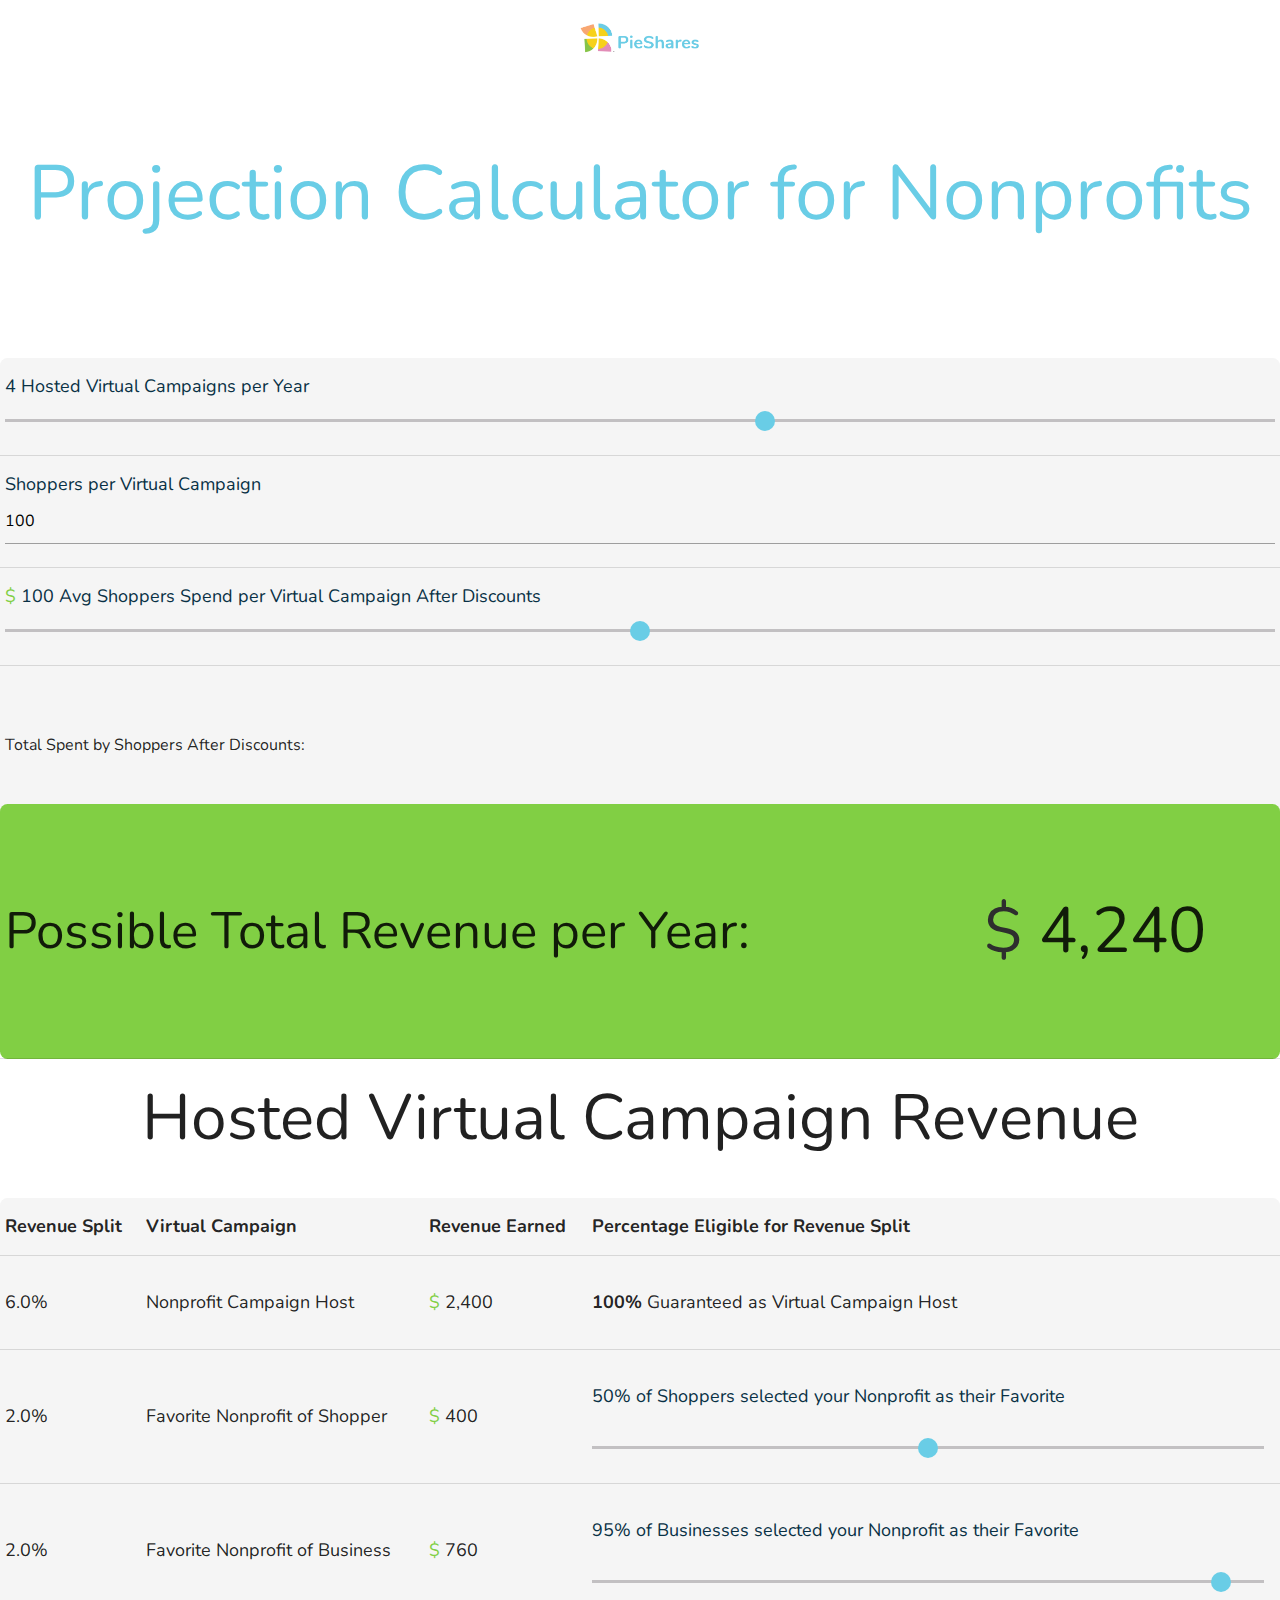
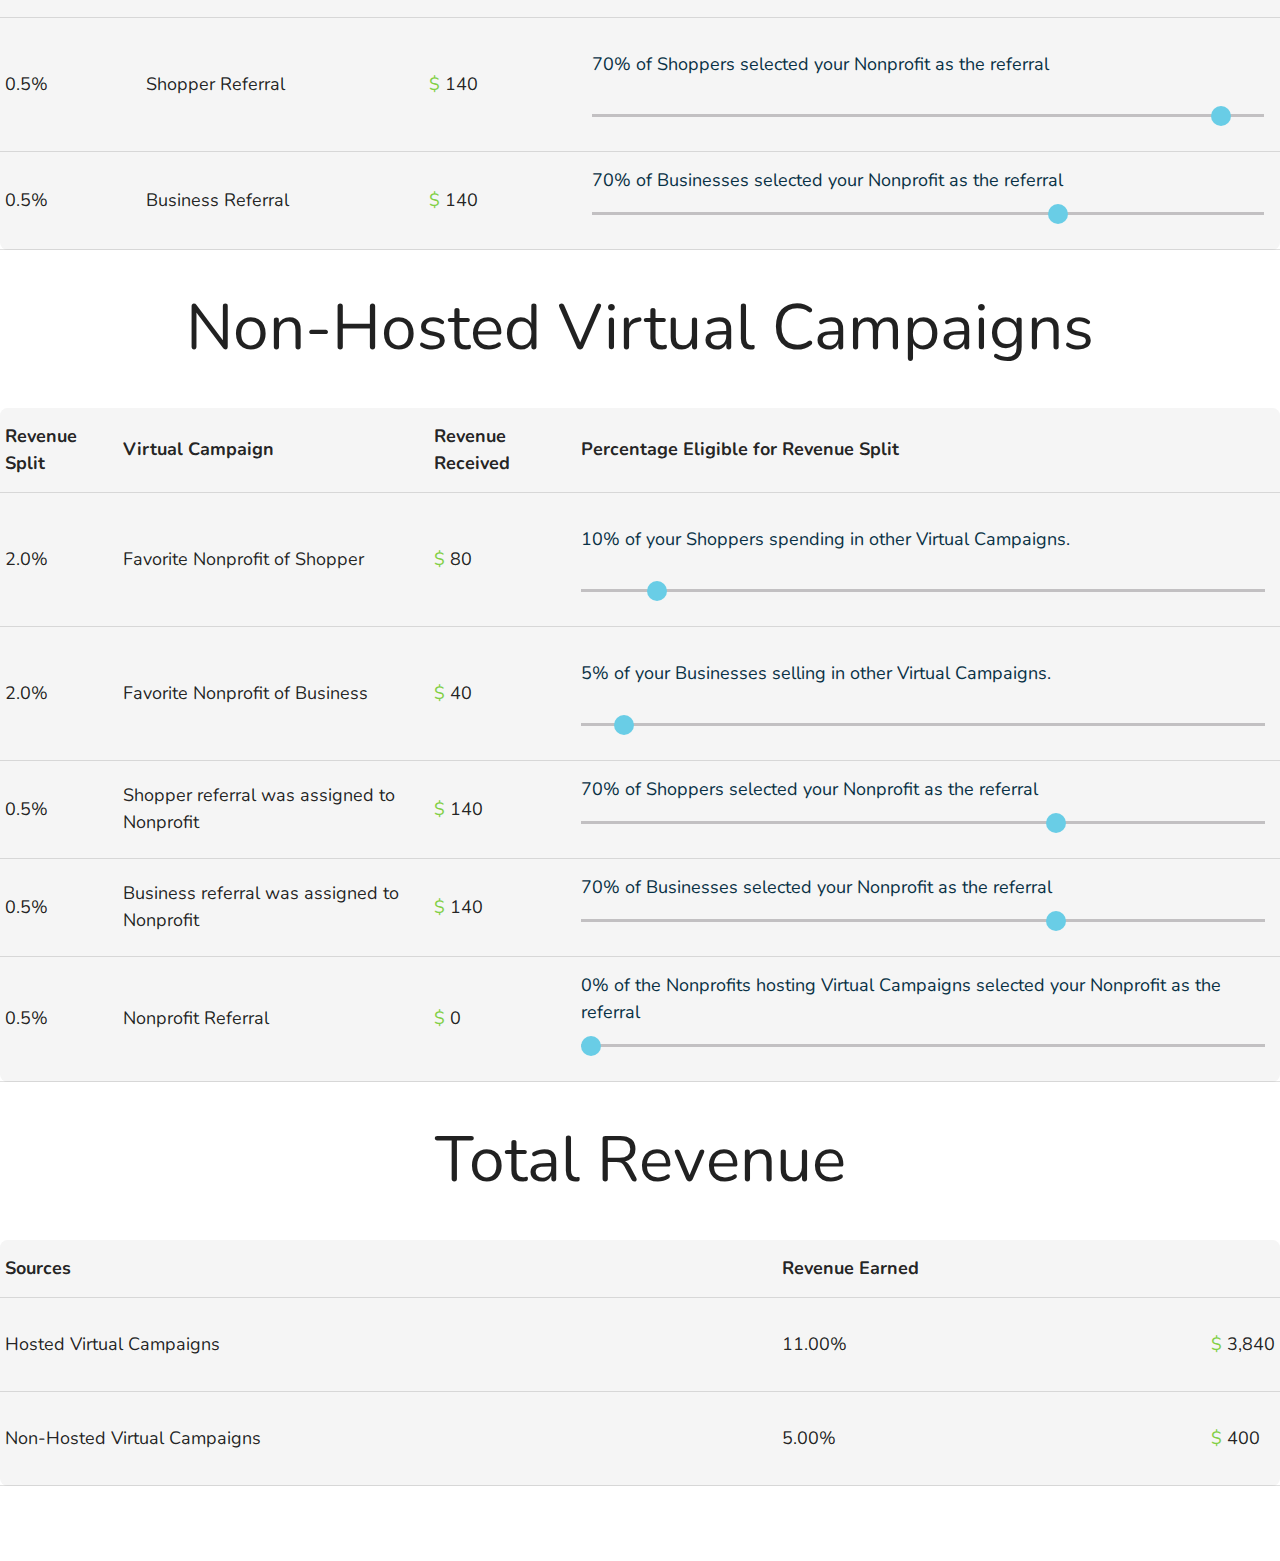
==== commit 99eb79b2: "turn on auto mobile html change" ====
--- a/mobile.html
+++ b/mobile.html
@@ -845,7 +845,7 @@
         return x.toString().replace(/\B(?=(\d{3})+(?!\d))/g, ",");
     }
     // detect mobile phone
-    function mobileView() {
+    /* function mobileView() {
         if (
             typeof window.orientation !== "undefined" ||
             navigator.userAgent.indexOf("IEMobile") !== -1
@@ -858,7 +858,7 @@
             console.log("not mobile");
             document.location = "index.html";
         }
-    }
+    } */
 </script>
 
 <script type="text/javascript" src="js/materialize.min.js"></script>
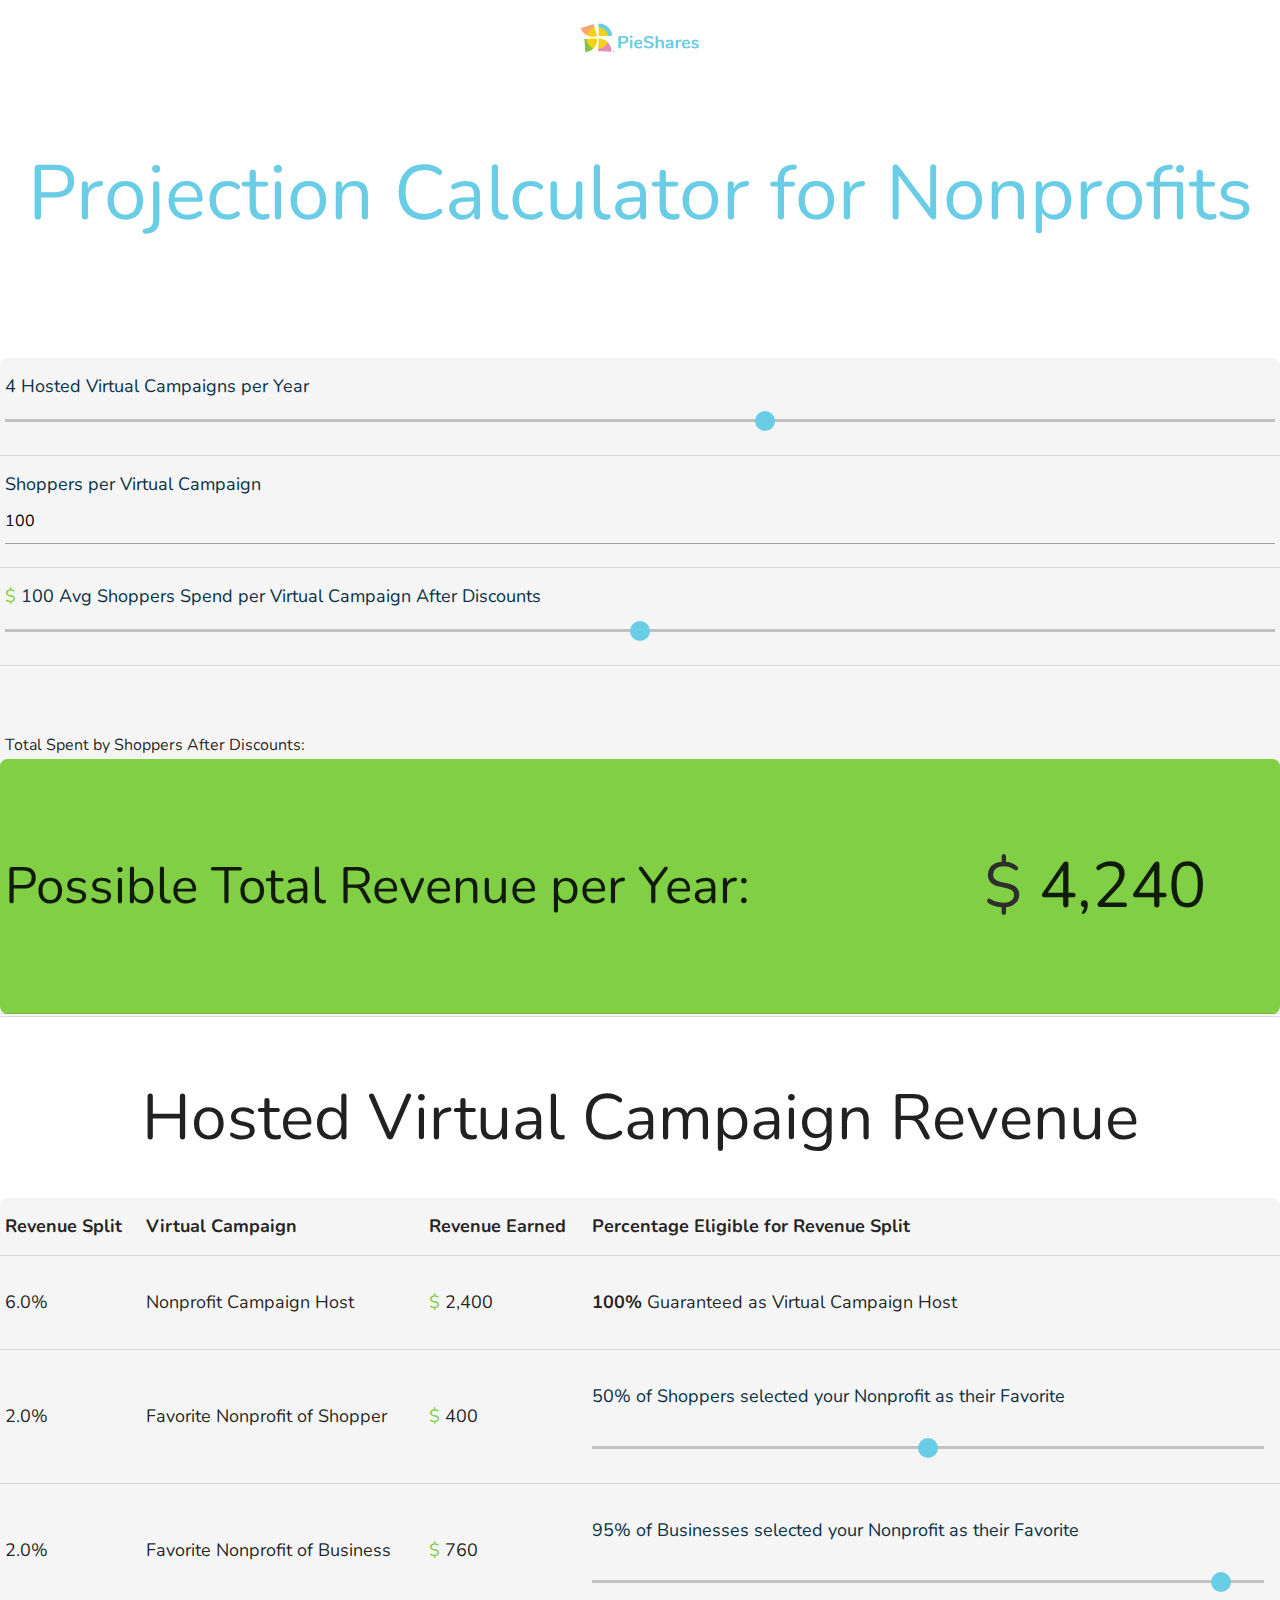
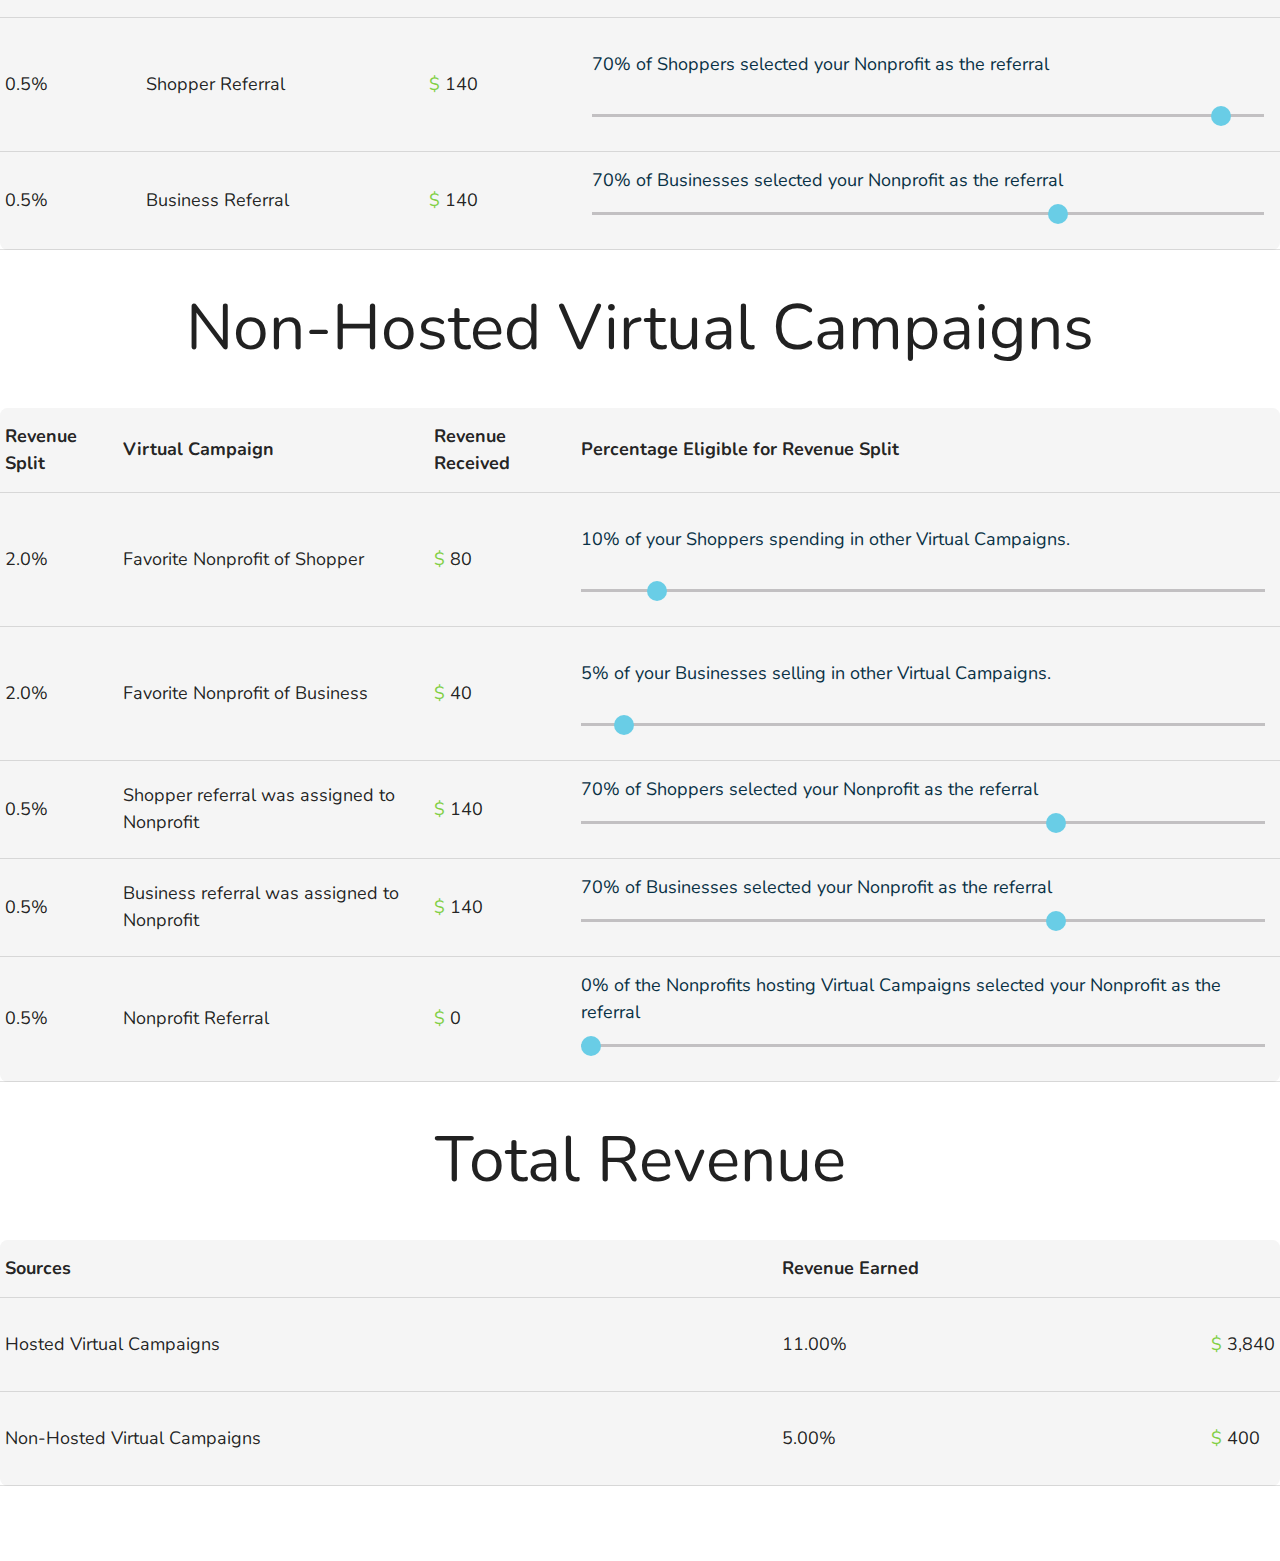
==== commit 0a2b5bb9: "s" ====
--- a/mobile.html
+++ b/mobile.html
@@ -472,7 +472,7 @@
         <table>
             <tr>
                 <td>
-                    <span style="font-size:4vw;"> Possible Total Revenue per Year: </span>
+                    <span style="font-size:4vw;"> Possible  Total Revenue per Year: </span>
                 </td>
             
                 <td>
--- a/css/mainMobile.css
+++ b/css/mainMobile.css
@@ -103,6 +103,7 @@
   height: 14vh;
   display: block;
   border-radius: 2em;
+  margin-bottom: 3rem;
 }
 
 .footerTotal table {
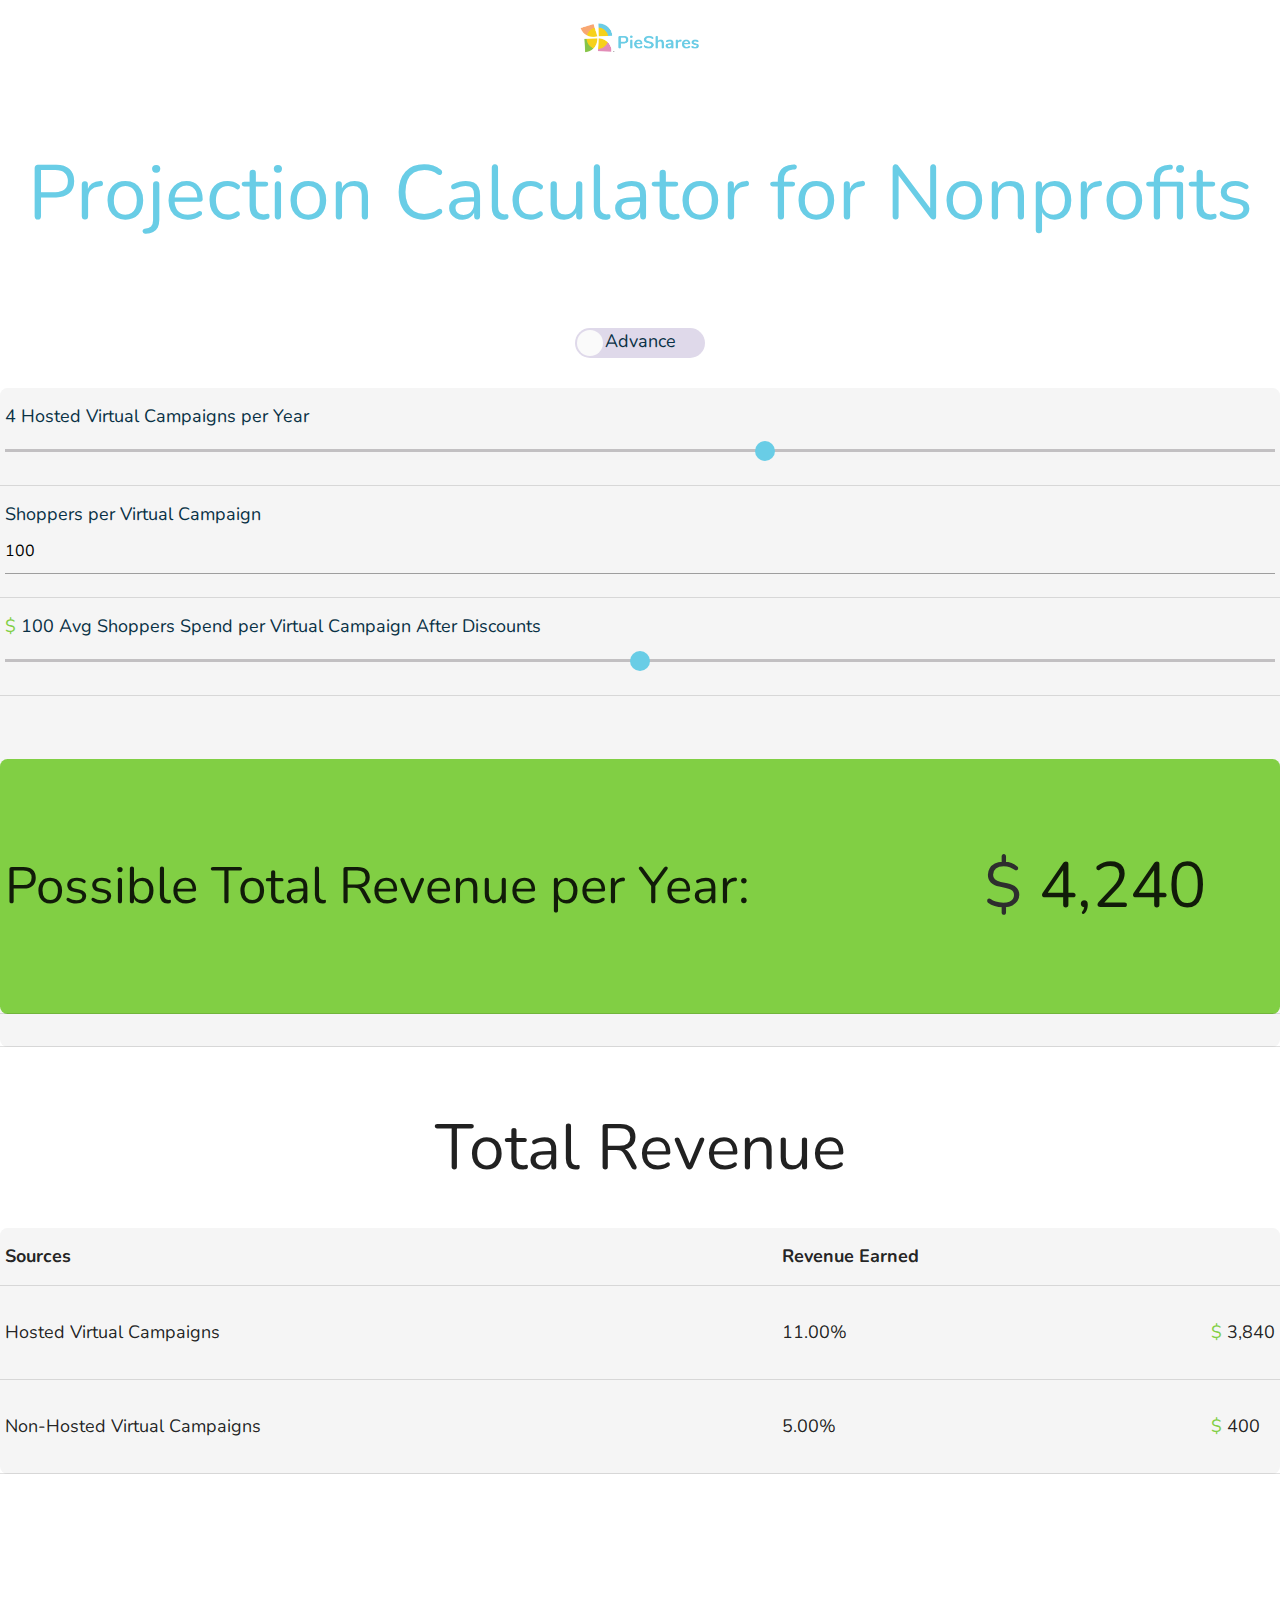
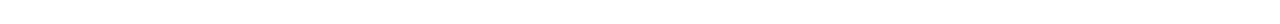
==== commit 367bff58: "advance button" ====
--- a/mobile.html
+++ b/mobile.html
@@ -33,6 +33,11 @@
             <div>
                 <p id="calc_Title">Projection Calculator for Nonprofits</p>
             </div>
+
+            <div class="switcher">
+                <input type="checkbox" hidden="hidden" id="advance" onclick="advanceOn()">
+                <label class="switch" for="advance">Advance</label>
+            </div>
         </div>
         <div class="tableOne">
             <table class="highlight">
@@ -107,7 +112,7 @@
         </div>
 
         <!-- Virtual Campaign Revenu Projection -->
-        <div class="tableTwo">
+        <div class="tableTwo" id="tableTwo" hidden>
             <table class="highlight">
                 <caption>Hosted Virtual Campaign Revenue</caption>
                 <thead>
@@ -254,7 +259,7 @@
 
         <!-- =======Revenue: Non-Hosted Virtual Campaigns Projection================================ -->
 
-        <div class="tableThree">
+        <div class="tableThree" id="tableThree" hidden>
             <table class="highlight">
                 <caption>Non-Hosted Virtual Campaigns</caption>
                 <thead>
@@ -844,21 +849,22 @@
     function numberWithCommas(x) {
         return x.toString().replace(/\B(?=(\d{3})+(?!\d))/g, ",");
     }
-    // detect mobile phone
-    /* function mobileView() {
-        if (
-            typeof window.orientation !== "undefined" ||
-            navigator.userAgent.indexOf("IEMobile") !== -1
-        ) {
-            console.log("mobile");
-            // is a mobile
+
+
+    var advanceState = false;
+    
+    function advanceOn() {
+        advanceState = !advanceState;
+        if (advanceState === true) {
+            document.getElementById('tableTwo').removeAttribute('hidden');
+            document.getElementById('tableThree').removeAttribute('hidden');
 
         } else {
-            // not mobile
-            console.log("not mobile");
-            document.location = "index.html";
+            document.getElementById('tableTwo').setAttribute('hidden', '');
+            document.getElementById('tableThree').setAttribute('hidden', '');
         }
-    } */
+
+    }
 </script>
 
 <script type="text/javascript" src="js/materialize.min.js"></script>
--- a/css/mainMobile.css
+++ b/css/mainMobile.css
@@ -75,6 +75,10 @@
   width: 100%;
 }
 
+.tableFour {
+  margin-bottom: 5rem;
+}
+
 .tableFour tr td:last-child {
   width: 1%;
   white-space: nowrap;
@@ -125,4 +129,55 @@
 .footerTotal table #resultTotal {
   white-space: nowrap;
 }
+
+.switcher .switch {
+  display: inline-block;
+  position: relative;
+  width: 130px;
+  height: 30px;
+  border-radius: 20px;
+  background: #dfd9ea;
+  -webkit-transition: background 0.28s cubic-bezier(0.4, 0, 0.2, 1);
+  transition: background 0.28s cubic-bezier(0.4, 0, 0.2, 1);
+  vertical-align: middle;
+  cursor: pointer;
+}
+
+.switcher .switch::before {
+  content: '';
+  position: absolute;
+  top: 2px;
+  left: 2px;
+  width: 26px;
+  height: 26px;
+  background: #fafafa;
+  border-radius: 50%;
+  -webkit-transition: left 0.28s cubic-bezier(0.4, 0, 0.2, 1), background 0.28s cubic-bezier(0.4, 0, 0.2, 1), -webkit-box-shadow 0.28s cubic-bezier(0.4, 0, 0.2, 1);
+  transition: left 0.28s cubic-bezier(0.4, 0, 0.2, 1), background 0.28s cubic-bezier(0.4, 0, 0.2, 1), -webkit-box-shadow 0.28s cubic-bezier(0.4, 0, 0.2, 1);
+  transition: left 0.28s cubic-bezier(0.4, 0, 0.2, 1), background 0.28s cubic-bezier(0.4, 0, 0.2, 1), box-shadow 0.28s cubic-bezier(0.4, 0, 0.2, 1);
+  transition: left 0.28s cubic-bezier(0.4, 0, 0.2, 1), background 0.28s cubic-bezier(0.4, 0, 0.2, 1), box-shadow 0.28s cubic-bezier(0.4, 0, 0.2, 1), -webkit-box-shadow 0.28s cubic-bezier(0.4, 0, 0.2, 1);
+}
+
+.switcher .switch:active::before {
+  -webkit-box-shadow: 0 2px 8px rgba(0, 0, 0, 0.28), 0 0 0 20px rgba(128, 128, 128, 0.1);
+          box-shadow: 0 2px 8px rgba(0, 0, 0, 0.28), 0 0 0 20px rgba(128, 128, 128, 0.1);
+}
+
+.switcher input:checked + .switch {
+  background: #72da67;
+}
+
+.switcher input:checked + .switch::before {
+  left: 102px;
+  background: #fff;
+}
+
+.switcher input:checked + .switch:active::before {
+  -webkit-box-shadow: 0 2px 8px rgba(0, 0, 0, 0.28), 0 0 0 20px rgba(0, 150, 136, 0.2);
+          box-shadow: 0 2px 8px rgba(0, 0, 0, 0.28), 0 0 0 20px rgba(0, 150, 136, 0.2);
+}
+
+.switcher label {
+  text-align: center;
+}
 /*# sourceMappingURL=mainMobile.css.map */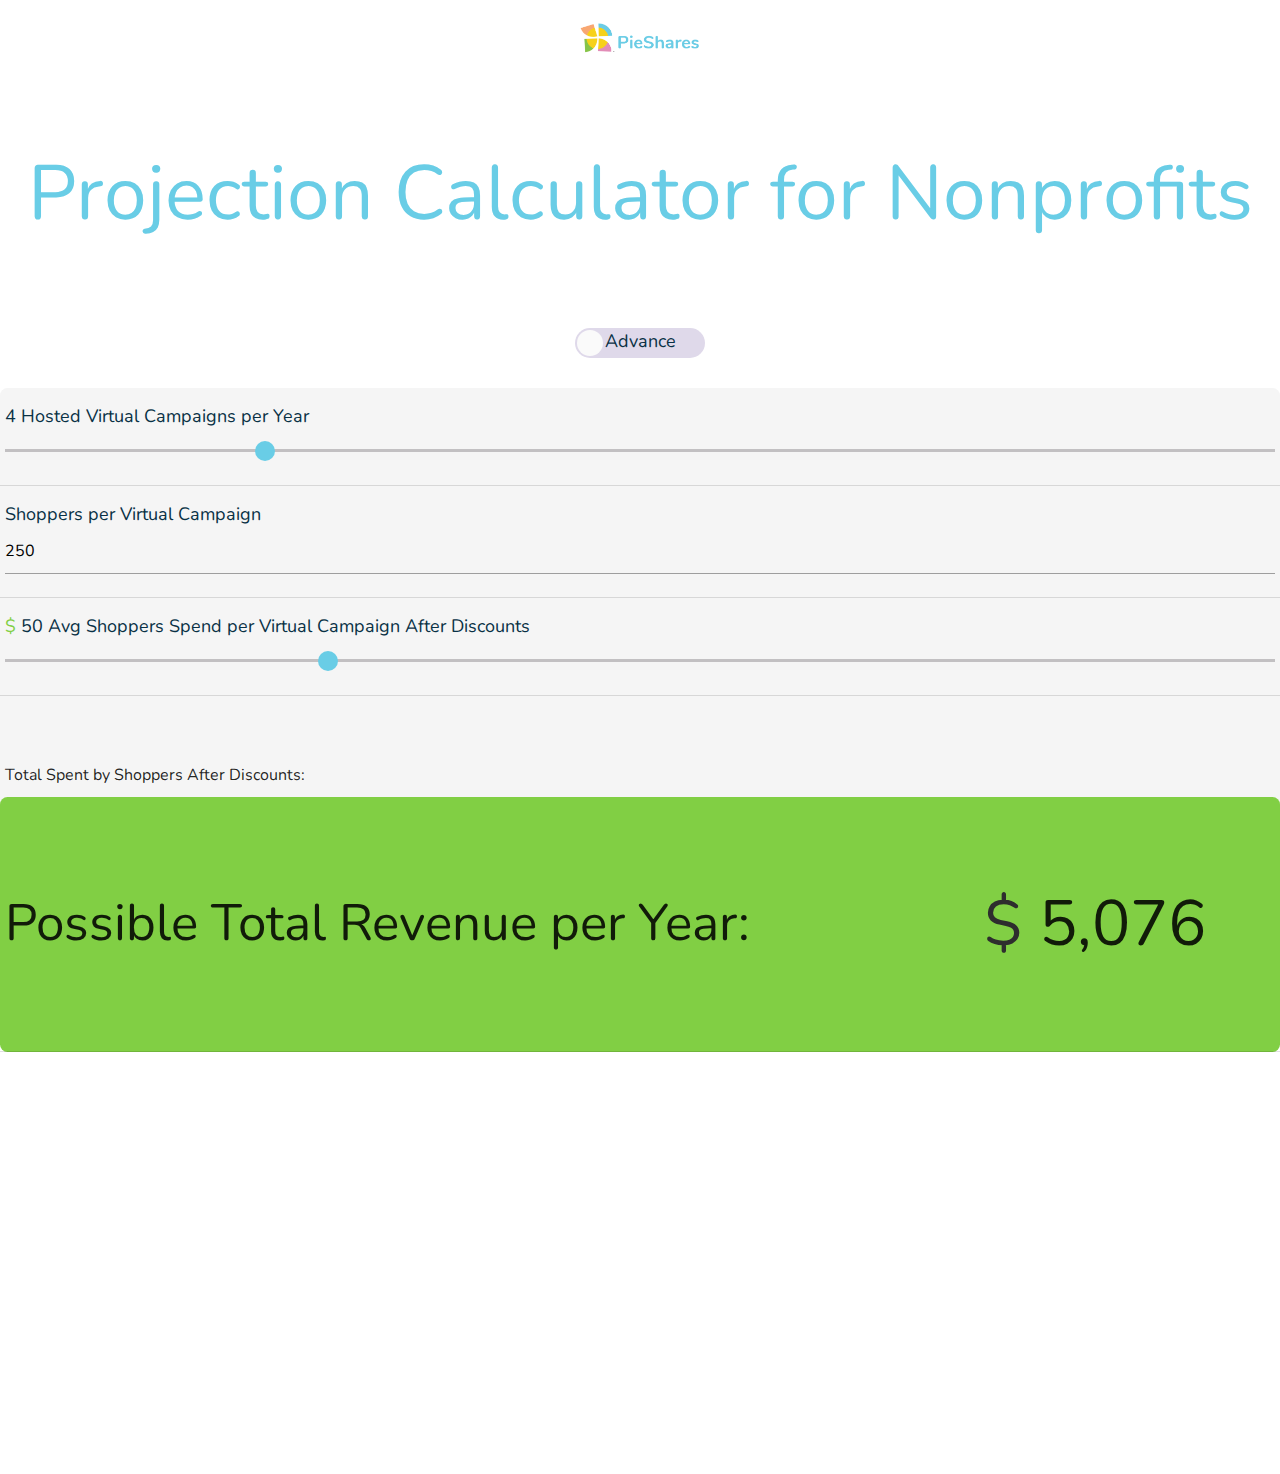
==== commit 88e29638: "spacer" ====
--- a/mobile.html
+++ b/mobile.html
@@ -47,7 +47,7 @@
 
                         <label><span id="displayRangeOne">4</span>
                             Hosted Virtual Campaigns per Year</label>
-                        <input type="range" min="1" max="6" value="4" class="slider" id="myRangeOne" />
+                        <input type="range" min="1" max="6" value="2" class="slider" id="myRangeOne" />
                     </td>
                 </tr>
 
@@ -57,17 +57,17 @@
                         <label>
                             Shoppers per Virtual Campaign
                         </label>
-                        <input id="myRangeTwo" class="input-field" type="number" value="100" />
+                        <input id="myRangeTwo" class="input-field" type="number" value="250" />
                     </td>
                 </tr>
 
                 <tr>
                     <td>
 
-                        <label> <span style="color: #81cf44;">$ </span><span id="displayRangeThree">100</span> Avg
+                        <label> <span style="color: #81cf44;">$ </span><span id="displayRangeThree">50</span> Avg
                             Shoppers Spend per Virtual Campaign After
                             Discounts</label>
-                        <input id="myRangeThree" type="range" min="0" max="200" value="100" class="slider" />
+                        <input id="myRangeThree" type="range" min="0" max="200" value="50" class="slider" />
                     </td>
                 </tr>
                 <tr>
@@ -163,12 +163,12 @@
                             <label>
                                 <p>
 
-                                    <span id="displayRangeR2C1">50</span>% of
+                                    <span id="displayRangeR2C1">80</span>% of
                                     Shoppers selected your Nonprofit
                                     as their Favorite
                                 </p>
                             </label>
-                            <input type="range" min="0" max="100" value="50" step="5" class="slider" id="myRangeR2C1" />
+                            <input type="range" min="0" max="100" value="80" step="5" class="slider" id="myRangeR2C1" />
                         <td></td>
                         </td>
                     </tr>
@@ -186,12 +186,12 @@
                             <label>
                                 <p>
 
-                                    <span id="displayRangeR3C1">95</span>% of
+                                    <span id="displayRangeR3C1">80</span>% of
                                     Businesses selected your Nonprofit
                                     as their Favorite
                                 </p>
                             </label>
-                            <input type="range" min="0" max="100" value="95" step="5" class="slider" id="myRangeR3C1" />
+                            <input type="range" min="0" max="100" value="80" step="5" class="slider" id="myRangeR3C1" />
                         </td>
                         <td></td>
                     </tr>
@@ -219,7 +219,7 @@
                                     as the referral
                                 </p>
                             </label>
-                            <input type="range" min="0" max="100" value="95" step="5" class="slider" id="myRangeR4C1" />
+                            <input type="range" min="0" max="100" value="70" step="5" class="slider" id="myRangeR4C1" />
                         </td>
                     </tr>
                     <tr>
@@ -299,11 +299,11 @@
                         <label>
                             <p>
 
-                                <span id="displayRangeNoneR2C1">10</span>% of your
+                                <span id="displayRangeNoneR2C1">5</span>% of your
                                 Shoppers spending in other Virtual Campaigns.
                             </p>
                         </label>
-                        <input type="range" min="0" max="100" value="10" step="5" class="slider" id="myRangeNoneR2C1" />
+                        <input type="range" min="0" max="100" value="5" step="5" class="slider" id="myRangeNoneR2C1" />
                     </td>
                    
                 </tr>
@@ -352,11 +352,11 @@
                     <td>
                         <label>
 
-                            <span id="displayRangeNoneR4C1">70</span>% of
+                            <span id="displayRangeNoneR4C1">5</span>% of
                             Shoppers selected your Nonprofit as
                             the referral
                         </label>
-                        <input type="range" min="0" max="100" value="70" step="5" class="slider" id="myRangeNoneR4C1" />
+                        <input type="range" min="0" max="100" value="5" step="5" class="slider" id="myRangeNoneR4C1" />
                     </td>
                 </tr>
                 <tr>
@@ -377,12 +377,12 @@
                     <td>
                         <label>
 
-                            <span id="displayRangeNoneR5C1">70</span>% of
+                            <span id="displayRangeNoneR5C1">5</span>% of
                             Businesses selected your Nonprofit as
                             the referral
                         </label>
 
-                        <input type="range" min="0" max="100" value="70" step="5" class="slider" id="myRangeNoneR5C1" />
+                        <input type="range" min="0" max="100" value="5" step="5" class="slider" id="myRangeNoneR5C1" />
                     </td>
                 </tr>
                 <tr>
@@ -418,7 +418,7 @@
 
             </table>
         </div>
-
+    
         <div class="tableFour">
             <table class="highlight">
                 <caption>Total Revenue</caption>
--- a/css/mainMobile.css
+++ b/css/mainMobile.css
@@ -40,6 +40,7 @@
 
 html, body {
   overflow-x: hidden !important;
+  height: 100% !important;
 }
 
 body {
@@ -107,7 +108,7 @@
   height: 14vh;
   display: block;
   border-radius: 2em;
-  margin-bottom: 3rem;
+  margin-bottom: 0.5rem;
 }
 
 .footerTotal table {
